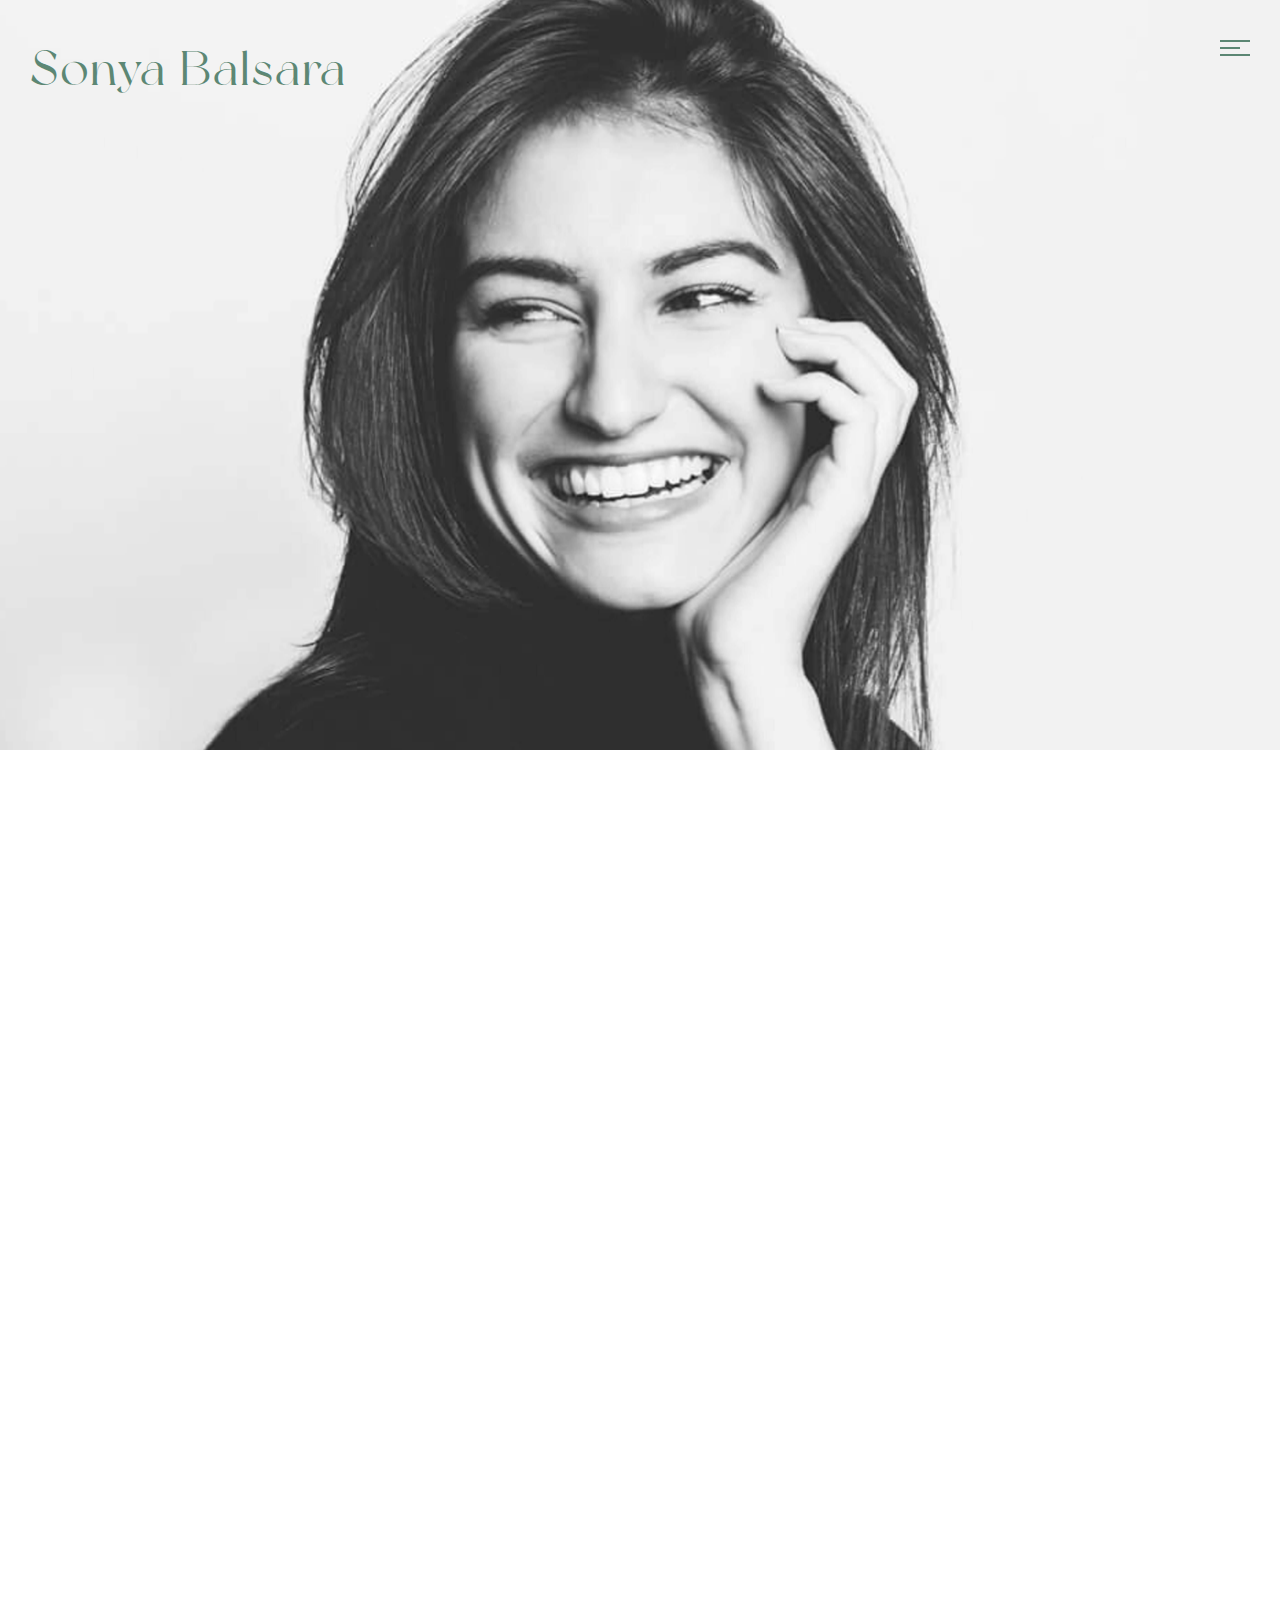
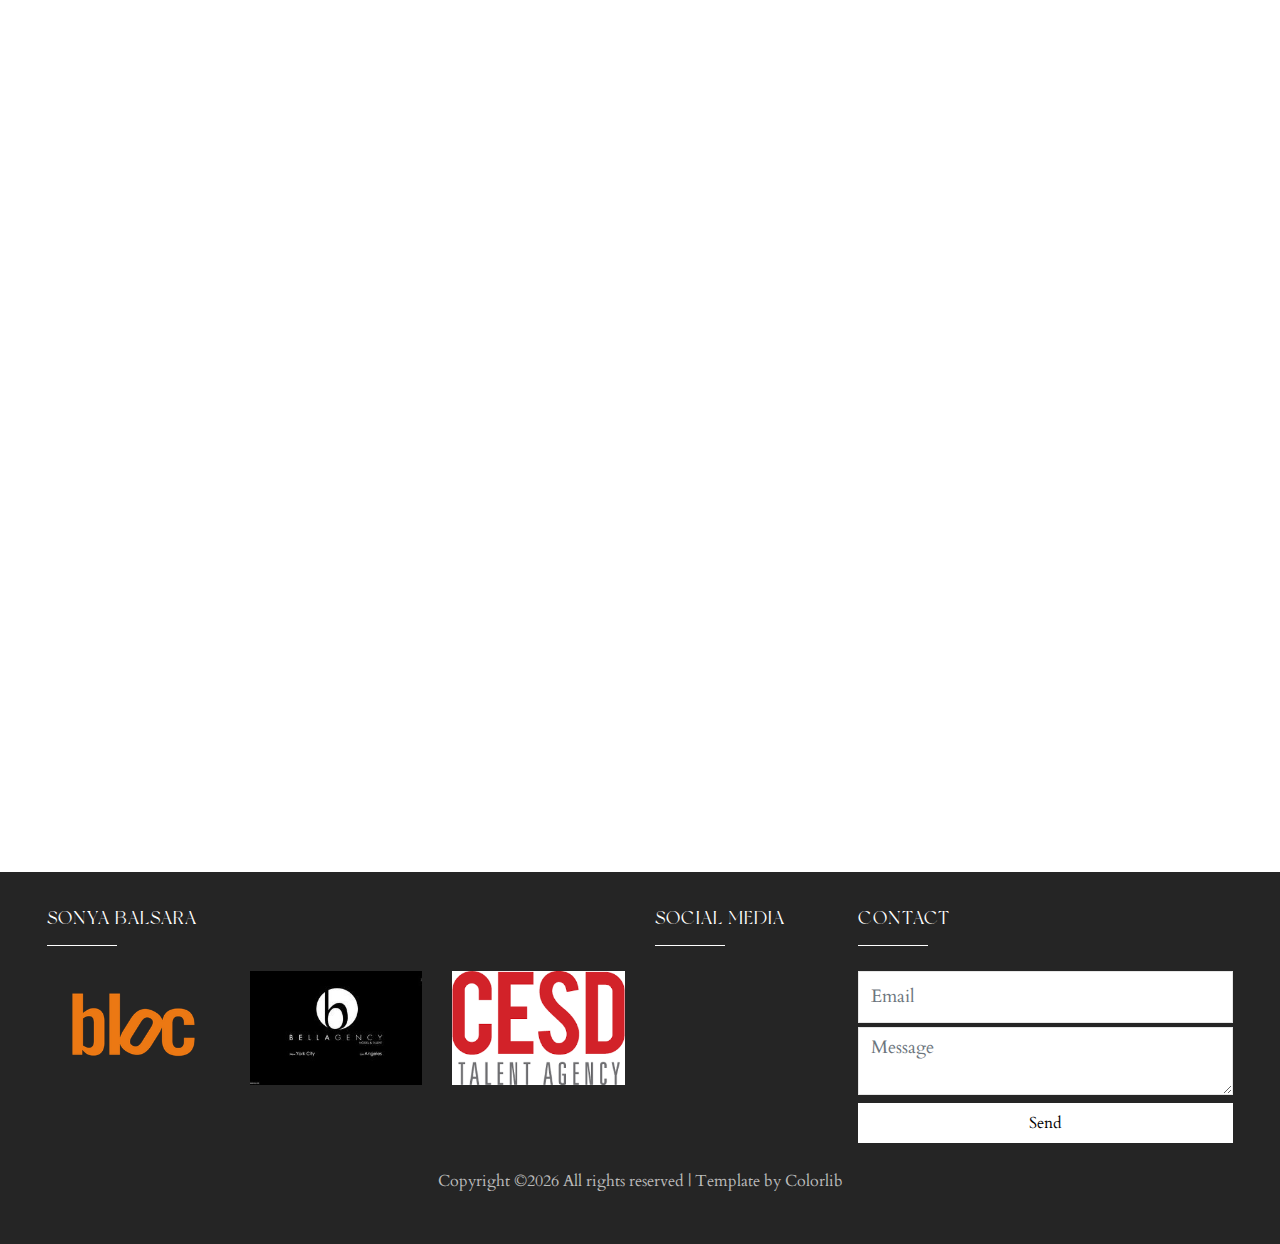
==== index.html @ 09773ad2 "Update index media text" ====
<!DOCTYPE html>
<html lang="en">
  <head>
    <title>Sonya Balsara</title>
    <meta charset="utf-8">
    <meta name="viewport" content="width=device-width, initial-scale=1, shrink-to-fit=no">
    
    <link href="https://fonts.googleapis.com/css?family=Rubik:300,400,500,700" rel="stylesheet">
    <link href="https://fonts.googleapis.com/css?family=Josefin+Sans" rel="stylesheet">

    <link rel="stylesheet" href="css/open-iconic-bootstrap.min.css">
    <link rel="stylesheet" href="css/animate.css">

    <link rel="stylesheet" href="css/aos.css">

    <link rel="stylesheet" href="css/ionicons.min.css">
    <link rel="stylesheet" href="css/flaticon.css">
    <link rel="stylesheet" href="css/icomoon.css">
    <link rel="stylesheet" href="css/style.css">
  </head>
  <body>

    <div class="page">
    <nav id="colorlib-main-nav" role="navigation">
      <a href="#" class="js-colorlib-nav-toggle colorlib-nav-toggle active"><i></i></a>
      <div class="js-fullheight colorlib-table">
        <div class="img" style="background-image: url(images/headshot5.jpg);"></div>
        <div class="colorlib-table-cell js-fullheight">
          <div class="row no-gutters">
            <div class="col-md-12 text-center">
              <h1 class="mb-4"><a href="index.html" class="logo">Sonya Balsara</span></a></h1>
              <ul>
                <li class="active"><a href="index.html"><span>Home</span></a></li>
                <li><a href="portfolio.html"><span>Portfolio</span></a></li>
                <li><a href="media.html"><span>Media</span></a></li>
                <li><a href="resume.html"><span>Resume</span></a></li>
                <li><a href="press.html"><span>Press</span></a></li>
              </ul>
            </div>
          </div>
        </div>
      </div>
    </nav>
    
    <div id="colorlib-page">
      <header>
        <div class="colorlib-navbar-brand">
          <a class="colorlib-logo" style='color: #5c8774 !important;' href="index.html">Sonya Balsara</span></a>
        </div>
        <a href="#" class="js-colorlib-nav-toggle colorlib-nav-toggle"><i></i></a>
      </header>

      <section class="home-slider owl-carousel">
        <div class="slider-item" style="background-image: url('images/bg_homepage.jpg');">
        </div>
      </section>
      <!-- END slider -->

    <section class="ftco-section-2">
        <div class="container-fluid">
            <div class="row d-flex no-gutters">
                <div class="col-md-3 align-items-center heading-section text-center ftco-animate bg-light">
                    <div class="p-5">
                        <h2>Media</h2>
                    </div>
                </div>
                <div class="col-md-3 model-entry ftco-animate">
                  <div class="embed-responsive embed-responsive-16by9 model-">
                      <iframe src="https://player.vimeo.com/video/648832180" width="100%" height="480" frameborder="0" webkitallowfullscreen mozallowfullscreen allowfullscreen></iframe>
                  </div>
                </div>
                  <div class="col-md-3 model-entry ftco-animate">
                    <div class="embed-responsive embed-responsive-16by9">
                        <iframe src="https://player.vimeo.com/video/404792972" width="100%" height="480" frameborder="0" webkitallowfullscreen mozallowfullscreen allowfullscreen></iframe>
                    </div>
                  </div>
                  <div class="col-md-3 model-entry ftco-animate">
                    <div class="embed-responsive embed-responsive-16by9">
                      <iframe src="https://player.vimeo.com/video/309313048" width="100%" height="480" frameborder="0" webkitallowfullscreen mozallowfullscreen allowfullscreen></iframe>
                    </div>
                  </div>
                  <div class="col-md-3 model-entry ftco-animate">
                      <div class="embed-responsive embed-responsive-16by9">
                        <iframe src="https://player.vimeo.com/video/309313048" width="100%" height="480" frameborder="0" webkitallowfullscreen mozallowfullscreen allowfullscreen></iframe>
                      </div>
                  </div>
                  <div class="col-md-3 model-entry ftco-animate">
                    <div class="embed-responsive embed-responsive-16by9">
                      <iframe width="100%" height="480" src="https://www.youtube.com/embed/qzKkjVb8MXk" title="YouTube video player Paragon Acura Commercial" frameborder="0" allow="accelerometer; autoplay; clipboard-write; encrypted-media; gyroscope; picture-in-picture" allowfullscreen></iframe>
                    </div>
                  </div>
                  <div class="col-md-3 model-entry ftco-animate">
                      <div class="embed-responsive embed-responsive-16by9">
                        <iframe width="100%" height="480" src="https://www.youtube.com/embed/SDkFVP-lm_E" title="YouTube video player Mr. Hong Music Video" frameborder="0" allow="accelerometer; autoplay; clipboard-write; encrypted-media; gyroscope; picture-in-picture" allowfullscreen></iframe>
                      </div>
                  </div>
                  <div class="col-md-3 align-items-center heading-section text-center ftco-animate bg-light">
                      <div class="p-5">
                          <div class="btn-view">
                              <p><a href="media.html">View more</a></p>
                          </div>
                      </div>
                  </div>
            </div>
        </div>
    </section>

      <section class="ftco-section-2">
	      <div class="container-fluid">
	        <div class="section-2-blocks-wrapper d-flex row no-gutters">
	          <div class="img col-md-6 ftco-animate" style="background-image: url('images/sheadshot3.jpg');">
	          </div>
	          <div class="text col-md-6 ftco-animate">
	            <div class="text-inner align-self-start"> 
	              <h3 class="heading">Meet Sonya</h3>
	              <p><strong>Sonya Balsara</strong> is an actress based in New York City. She recently worked on the Pre-Broadway lab of The Karate Kid (Ali Mills), Sense and Sensibility (Lucy, Elinor u/s) at Theatreworks Silicon Valley, and West Side Story (Maria) in Tokyo, Japan. Her film credits include FBI (CBS), Mozart in the Jungle (Amazon Prime), and feature film Boarding School (Amazon Prime). She graduated from NYU Tisch School of the Arts with a BFA in Drama from the New Studio on Broadway and Stonestreet Studios Conservatory (Film/TV Acting).
                  <br><br>
                  Sonya also creates short-form video content for children, specializing in art and mindfulness. She has worked with UNICEF, Beanstalk, and NearPod to create accessible content for kids of all backgrounds to grow and learn. She also creates written and visual content for the Immersive Van Gogh and Immersive Frida Kahlo exhibits in New York City and San Francisco.</p>
	            </div>
	          </div>
	        </div>
	      </div>
	    </section>

	    <section class="ftco-section">
	      <div class="container">
	        <div class="row d-flex">
	        	<div class="col-md-3 mb-5 heading-section ftco-animate">
	            <h2 class="mb-4">My Work</h2>
	          </div>
	          <div class="col-md-3 d-flex ftco-animate">
	          	<div class="blog-entry align-self-stretch">
	              <a href="portfolio.html" class="block-20" style="background-image: url('images/gallery17.jpg');">
	              </a>
	              <div class="text pt-4 d-block">
	                <h3 class="heading mt-3"><a href="portfolio.html">Portfolio</a></h3>
	              </div>
	            </div>
	          </div>
	          <div class="col-md-3 d-flex ftco-animate">
	          	<div class="blog-entry align-self-stretch">
	              <a href="media.html" class="block-20" style="background-image: url('images/gallery7.jpg');">
	              </a>
	              <div class="text pt-4 d-block">
	                <h3 class="heading mt-3"><a href="media.html">Media</a></h3>
	              </div>
	            </div>
	          </div>
	          <div class="col-md-3 d-flex ftco-animate">
	          	<div class="blog-entry align-self-stretch">
	              <a href="resume.html" class="block-20" style="background-image: url('images/gallery26.jpg');">
	              </a>
	              <div class="text pt-4 d-block">
	                <h3 class="heading mt-3"><a href="resume.html">Resume</a></h3>
	              </div>
	            </div>
	          </div>
	        </div>
	      </div>
	    </section>
      
      <footer class="ftco-footer ftco-section ftco-footer img">
	    <div class="overlay"></div>
	      <div class="container">
	        <div class="row mb-6">
	          <div class="col-md-6">
	            <div class="ftco-footer-widget mb-3">
	              <h2 class="ftco-heading-2">Sonya Balsara</h2>
                  <div class="row">
                    <div class="col-md-4 text-center">
                      <img class="img-fluid" src="images/resume/Bloc_Theatrical.png" alt="Bloc Theatrical Logo">
                    </div>
                    <div class="col-md-4 text-center">
                      <img class="img-fluid" src="images/resume/Bella_Commercial.jpg" alt="Bella Commercial Logo">
                    </div>
                    <div class="col-md-4 text-center">
                      <img class="img-fluid" src="images/resume/CESD_Commercial.png" alt="CESD Commercial Logo">
                    </div>
                  </div>
	            </div>
	          </div>
	          <div class="col-md-2">
	            <div class="ftco-footer-widget mb-2">
	              <h2 class="ftco-heading-2">Social Media</h2>
	              <ul class="ftco-footer-social list-unstyled float-md-left float-lft mt-5">
                    <li class="ftco-animate"><a target="_blank" rel='nofollow noreferrer' href="https://www.instagram.com/sonyabalsara"><span class="icon-instagram"></span></a></li>
                    <li class="ftco-animate"><a target="_blank" rel='nofollow noreferrer' href="https://www.imdb.com/name/nm8620032/"><span class="icon-imdb"></span></a></li>
                  </ul>
	            </div>
	          </div>
	          <div class="col-md-4">
	            <div class="ftco-footer-widget mb-4">
	            	<h2 class="ftco-heading-2">Contact</h2>
                    <form
                      action="https://formspree.io/f/mjvllqag"
                      method="POST"
                    >
                        <div class="form-group mb-2">
                            <input type="email" class="form-control mb-1" placeholder="Email" name="email">
                            <textarea name="message" class="form-control" placeholder="Message"></textarea>
                        </div>
                        <div class="form-group">
                            <button type="submit" class="btn btn-primary" style="color:black; width:100%;">Send</button>
                        </div>
                    </form>
	            </div>
	          </div>
	        </div>
	        <div class="row">
	          <div class="col-md-12 text-center">
	            <p><!-- Link back to Colorlib can't be removed. Template is licensed under CC BY 3.0. -->
	  Copyright &copy;<script>document.write(new Date().getFullYear());</script> All rights reserved | Template by <a href="https://colorlib.com" target="_blank">Colorlib</a>
	  <!-- Link back to Colorlib can't be removed. Template is licensed under CC BY 3.0. --></p>
	          </div>
	        </div>
	      </div>
	    </footer>

      <!-- loader -->
      <div id="ftco-loader" class="show fullscreen"><svg class="circular" width="48px" height="48px"><circle class="path-bg" cx="24" cy="24" r="22" fill="none" stroke-width="4" stroke="#eeeeee"/><circle class="path" cx="24" cy="24" r="22" fill="none" stroke-width="4" stroke-miterlimit="10" stroke="#F96D00"/></svg></div>

      </div>
	    </div>
    </div>
    <script src="js/jquery.min.js"></script>
    <script src="js/jquery-migrate-3.0.1.min.js"></script>
    <script src="js/bootstrap.min.js"></script>
    <script src="js/jquery.easing.1.3.js"></script>
    <script src="js/jquery.waypoints.min.js"></script>
    <script src="js/jquery.stellar.min.js"></script>
    <script src="js/aos.js"></script>
    <script src="js/scrollax.min.js"></script>
    <script src="js/main.js"></script>
  </body>
</html>
---- css/flaticon.css ----
/*
  	Flaticon icon font: Flaticon
  	Creation date: 06/09/2018 06:53
  	*/

@font-face {
  font-family: "Flaticon";
  src: url("../fonts/flaticon/font/Flaticon.eot");
  src: url("../fonts/flaticon/font/Flaticon.eot?#iefix") format("embedded-opentype"),
       url("../fonts/flaticon/font/Flaticon.woff") format("woff"),
       url("../fonts/flaticon/font/Flaticon.ttf") format("truetype"),
       url("../fonts/flaticon/font/Flaticon.svg#Flaticon") format("svg");
  font-weight: normal;
  font-style: normal;
}

@media screen and (-webkit-min-device-pixel-ratio:0) {
  @font-face {
    font-family: "Flaticon";
    src: url("../fonts/flaticon/font/Flaticon.svg#Flaticon") format("svg");
  }
}

[class^="flaticon-"]:before, [class*=" flaticon-"]:before,
[class^="flaticon-"]:after, [class*=" flaticon-"]:after {   
  font-family: Flaticon;
  font-style: normal;
  font-weight: normal;
  font-variant: normal;
  text-transform: none;
  line-height: 1;

  /* Better Font Rendering =========== */
  -webkit-font-smoothing: antialiased;
  -moz-osx-font-smoothing: grayscale;
}

.flaticon-quality:before { content: "\f100"; }
.flaticon-megaphone:before { content: "\f101"; }
.flaticon-shopping-bag:before { content: "\f102"; }
.flaticon-photo-camera:before { content: "\f103"; }
---- css/icomoon.css ----
@font-face {
  font-family: 'icomoon';
  src:  url('../fonts/icomoon/icomoon.eot?6tt51o');
  src:  url('../fonts/icomoon/icomoon.eot?6tt51o#iefix') format('embedded-opentype'),
    url('../fonts/icomoon/icomoon.ttf?6tt51o') format('truetype'),
    url('../fonts/icomoon/icomoon.woff?6tt51o') format('woff'),
    url('../fonts/icomoon/icomoon.svg?6tt51o#icomoon') format('svg');
  font-weight: normal;
  font-style: normal;
}

[class^="icon-"], [class*=" icon-"] {
  /* use !important to prevent issues with browser extensions that change fonts */
  font-family: 'icomoon' !important;
  speak: none;
  font-style: normal;
  font-weight: normal;
  font-variant: normal;
  text-transform: none;
  line-height: 1;

  /* Better Font Rendering =========== */
  -webkit-font-smoothing: antialiased;
  -moz-osx-font-smoothing: grayscale;
}

.icon-asterisk:before {
  content: "\f069";
}
.icon-plus:before {
  content: "\f067";
}
.icon-question:before {
  content: "\f128";
}
.icon-minus:before {
  content: "\f068";
}
.icon-glass:before {
  content: "\f000";
}
.icon-music:before {
  content: "\f001";
}
.icon-search:before {
  content: "\f002";
}
.icon-envelope-o:before {
  content: "\f003";
}
.icon-heart:before {
  content: "\f004";
}
.icon-star:before {
  content: "\f005";
}
.icon-star-o:before {
  content: "\f006";
}
.icon-user:before {
  content: "\f007";
}
.icon-film:before {
  content: "\f008";
}
.icon-th-large:before {
  content: "\f009";
}
.icon-th:before {
  content: "\f00a";
}
.icon-th-list:before {
  content: "\f00b";
}
.icon-check:before {
  content: "\f00c";
}
.icon-close:before {
  content: "\f00d";
}
.icon-remove:before {
  content: "\f00d";
}
.icon-times:before {
  content: "\f00d";
}
.icon-search-plus:before {
  content: "\f00e";
}
.icon-search-minus:before {
  content: "\f010";
}
.icon-power-off:before {
  content: "\f011";
}
.icon-signal:before {
  content: "\f012";
}
.icon-cog:before {
  content: "\f013";
}
.icon-gear:before {
  content: "\f013";
}
.icon-trash-o:before {
  content: "\f014";
}
.icon-home:before {
  content: "\f015";
}
.icon-file-o:before {
  content: "\f016";
}
.icon-clock-o:before {
  content: "\f017";
}
.icon-road:before {
  content: "\f018";
}
.icon-download:before {
  content: "\f019";
}
.icon-arrow-circle-o-down:before {
  content: "\f01a";
}
.icon-arrow-circle-o-up:before {
  content: "\f01b";
}
.icon-inbox:before {
  content: "\f01c";
}
.icon-play-circle-o:before {
  content: "\f01d";
}
.icon-repeat:before {
  content: "\f01e";
}
.icon-rotate-right:before {
  content: "\f01e";
}
.icon-refresh:before {
  content: "\f021";
}
.icon-list-alt:before {
  content: "\f022";
}
.icon-lock:before {
  content: "\f023";
}
.icon-flag:before {
  content: "\f024";
}
.icon-headphones:before {
  content: "\f025";
}
.icon-volume-off:before {
  content: "\f026";
}
.icon-volume-down:before {
  content: "\f027";
}
.icon-volume-up:before {
  content: "\f028";
}
.icon-qrcode:before {
  content: "\f029";
}
.icon-barcode:before {
  content: "\f02a";
}
.icon-tag:before {
  content: "\f02b";
}
.icon-tags:before {
  content: "\f02c";
}
.icon-book:before {
  content: "\f02d";
}
.icon-bookmark:before {
  content: "\f02e";
}
.icon-print:before {
  content: "\f02f";
}
.icon-camera:before {
  content: "\f030";
}
.icon-font:before {
  content: "\f031";
}
.icon-bold:before {
  content: "\f032";
}
.icon-italic:before {
  content: "\f033";
}
.icon-text-height:before {
  content: "\f034";
}
.icon-text-width:before {
  content: "\f035";
}
.icon-align-left:before {
  content: "\f036";
}
.icon-align-center:before {
  content: "\f037";
}
.icon-align-right:before {
  content: "\f038";
}
.icon-align-justify:before {
  content: "\f039";
}
.icon-list:before {
  content: "\f03a";
}
.icon-dedent:before {
  content: "\f03b";
}
.icon-outdent:before {
  content: "\f03b";
}
.icon-indent:before {
  content: "\f03c";
}
.icon-video-camera:before {
  content: "\f03d";
}
.icon-image:before {
  content: "\f03e";
}
.icon-photo:before {
  content: "\f03e";
}
.icon-picture-o:before {
  content: "\f03e";
}
.icon-pencil:before {
  content: "\f040";
}
.icon-map-marker:before {
  content: "\f041";
}
.icon-adjust:before {
  content: "\f042";
}
.icon-tint:before {
  content: "\f043";
}
.icon-edit:before {
  content: "\f044";
}
.icon-pencil-square-o:before {
  content: "\f044";
}
.icon-share-square-o:before {
  content: "\f045";
}
.icon-check-square-o:before {
  content: "\f046";
}
.icon-arrows:before {
  content: "\f047";
}
.icon-step-backward:before {
  content: "\f048";
}
.icon-fast-backward:before {
  content: "\f049";
}
.icon-backward:before {
  content: "\f04a";
}
.icon-play:before {
  content: "\f04b";
}
.icon-pause:before {
  content: "\f04c";
}
.icon-stop:before {
  content: "\f04d";
}
.icon-forward:before {
  content: "\f04e";
}
.icon-fast-forward:before {
  content: "\f050";
}
.icon-step-forward:before {
  content: "\f051";
}
.icon-eject:before {
  content: "\f052";
}
.icon-chevron-left:before {
  content: "\f053";
}
.icon-chevron-right:before {
  content: "\f054";
}
.icon-plus-circle:before {
  content: "\f055";
}
.icon-minus-circle:before {
  content: "\f056";
}
.icon-times-circle:before {
  content: "\f057";
}
.icon-check-circle:before {
  content: "\f058";
}
.icon-question-circle:before {
  content: "\f059";
}
.icon-info-circle:before {
  content: "\f05a";
}
.icon-crosshairs:before {
  content: "\f05b";
}
.icon-times-circle-o:before {
  content: "\f05c";
}
.icon-check-circle-o:before {
  content: "\f05d";
}
.icon-ban:before {
  content: "\f05e";
}
.icon-arrow-left:before {
  content: "\f060";
}
.icon-arrow-right:before {
  content: "\f061";
}
.icon-arrow-up:before {
  content: "\f062";
}
.icon-arrow-down:before {
  content: "\f063";
}
.icon-mail-forward:before {
  content: "\f064";
}
.icon-share:before {
  content: "\f064";
}
.icon-expand:before {
  content: "\f065";
}
.icon-compress:before {
  content: "\f066";
}
.icon-exclamation-circle:before {
  content: "\f06a";
}
.icon-gift:before {
  content: "\f06b";
}
.icon-leaf:before {
  content: "\f06c";
}
.icon-fire:before {
  content: "\f06d";
}
.icon-eye:before {
  content: "\f06e";
}
.icon-eye-slash:before {
  content: "\f070";
}
.icon-exclamation-triangle:before {
  content: "\f071";
}
.icon-warning:before {
  content: "\f071";
}
.icon-plane:before {
  content: "\f072";
}
.icon-calendar:before {
  content: "\f073";
}
.icon-random:before {
  content: "\f074";
}
.icon-comment:before {
  content: "\f075";
}
.icon-magnet:before {
  content: "\f076";
}
.icon-chevron-up:before {
  content: "\f077";
}
.icon-chevron-down:before {
  content: "\f078";
}
.icon-retweet:before {
  content: "\f079";
}
.icon-shopping-cart:before {
  content: "\f07a";
}
.icon-folder:before {
  content: "\f07b";
}
.icon-folder-open:before {
  content: "\f07c";
}
.icon-arrows-v:before {
  content: "\f07d";
}
.icon-arrows-h:before {
  content: "\f07e";
}
.icon-bar-chart:before {
  content: "\f080";
}
.icon-bar-chart-o:before {
  content: "\f080";
}
.icon-twitter-square:before {
  content: "\f081";
}
.icon-facebook-square:before {
  content: "\f082";
}
.icon-camera-retro:before {
  content: "\f083";
}
.icon-key:before {
  content: "\f084";
}
.icon-cogs:before {
  content: "\f085";
}
.icon-gears:before {
  content: "\f085";
}
.icon-comments:before {
  content: "\f086";
}
.icon-thumbs-o-up:before {
  content: "\f087";
}
.icon-thumbs-o-down:before {
  content: "\f088";
}
.icon-star-half:before {
  content: "\f089";
}
.icon-heart-o:before {
  content: "\f08a";
}
.icon-sign-out:before {
  content: "\f08b";
}
.icon-linkedin-square:before {
  content: "\f08c";
}
.icon-thumb-tack:before {
  content: "\f08d";
}
.icon-external-link:before {
  content: "\f08e";
}
.icon-sign-in:before {
  content: "\f090";
}
.icon-trophy:before {
  content: "\f091";
}
.icon-github-square:before {
  content: "\f092";
}
.icon-upload:before {
  content: "\f093";
}
.icon-lemon-o:before {
  content: "\f094";
}
.icon-phone:before {
  content: "\f095";
}
.icon-square-o:before {
  content: "\f096";
}
.icon-bookmark-o:before {
  content: "\f097";
}
.icon-phone-square:before {
  content: "\f098";
}
.icon-twitter:before {
  content: "\f099";
}
.icon-facebook:before {
  content: "\f09a";
}
.icon-facebook-f:before {
  content: "\f09a";
}
.icon-github:before {
  content: "\f09b";
}
.icon-unlock:before {
  content: "\f09c";
}
.icon-credit-card:before {
  content: "\f09d";
}
.icon-feed:before {
  content: "\f09e";
}
.icon-rss:before {
  content: "\f09e";
}
.icon-hdd-o:before {
  content: "\f0a0";
}
.icon-bullhorn:before {
  content: "\f0a1";
}
.icon-bell-o:before {
  content: "\f0a2";
}
.icon-certificate:before {
  content: "\f0a3";
}
.icon-hand-o-right:before {
  content: "\f0a4";
}
.icon-hand-o-left:before {
  content: "\f0a5";
}
.icon-hand-o-up:before {
  content: "\f0a6";
}
.icon-hand-o-down:before {
  content: "\f0a7";
}
.icon-arrow-circle-left:before {
  content: "\f0a8";
}
.icon-arrow-circle-right:before {
  content: "\f0a9";
}
.icon-arrow-circle-up:before {
  content: "\f0aa";
}
.icon-arrow-circle-down:before {
  content: "\f0ab";
}
.icon-globe:before {
  content: "\f0ac";
}
.icon-wrench:before {
  content: "\f0ad";
}
.icon-tasks:before {
  content: "\f0ae";
}
.icon-filter:before {
  content: "\f0b0";
}
.icon-briefcase:before {
  content: "\f0b1";
}
.icon-arrows-alt:before {
  content: "\f0b2";
}
.icon-group:before {
  content: "\f0c0";
}
.icon-users:before {
  content: "\f0c0";
}
.icon-chain:before {
  content: "\f0c1";
}
.icon-link:before {
  content: "\f0c1";
}
.icon-cloud:before {
  content: "\f0c2";
}
.icon-flask:before {
  content: "\f0c3";
}
.icon-cut:before {
  content: "\f0c4";
}
.icon-scissors:before {
  content: "\f0c4";
}
.icon-copy:before {
  content: "\f0c5";
}
.icon-files-o:before {
  content: "\f0c5";
}
.icon-paperclip:before {
  content: "\f0c6";
}
.icon-floppy-o:before {
  content: "\f0c7";
}
.icon-save:before {
  content: "\f0c7";
}
.icon-square:before {
  content: "\f0c8";
}
.icon-bars:before {
  content: "\f0c9";
}
.icon-navicon:before {
  content: "\f0c9";
}
.icon-reorder:before {
  content: "\f0c9";
}
.icon-list-ul:before {
  content: "\f0ca";
}
.icon-list-ol:before {
  content: "\f0cb";
}
.icon-strikethrough:before {
  content: "\f0cc";
}
.icon-underline:before {
  content: "\f0cd";
}
.icon-table:before {
  content: "\f0ce";
}
.icon-magic:before {
  content: "\f0d0";
}
.icon-truck:before {
  content: "\f0d1";
}
.icon-pinterest:before {
  content: "\f0d2";
}
.icon-pinterest-square:before {
  content: "\f0d3";
}
.icon-google-plus-square:before {
  content: "\f0d4";
}
.icon-google-plus:before {
  content: "\f0d5";
}
.icon-money:before {
  content: "\f0d6";
}
.icon-caret-down:before {
  content: "\f0d7";
}
.icon-caret-up:before {
  content: "\f0d8";
}
.icon-caret-left:before {
  content: "\f0d9";
}
.icon-caret-right:before {
  content: "\f0da";
}
.icon-columns:before {
  content: "\f0db";
}
.icon-sort:before {
  content: "\f0dc";
}
.icon-unsorted:before {
  content: "\f0dc";
}
.icon-sort-desc:before {
  content: "\f0dd";
}
.icon-sort-down:before {
  content: "\f0dd";
}
.icon-sort-asc:before {
  content: "\f0de";
}
.icon-sort-up:before {
  content: "\f0de";
}
.icon-envelope:before {
  content: "\f0e0";
}
.icon-linkedin:before {
  content: "\f0e1";
}
.icon-rotate-left:before {
  content: "\f0e2";
}
.icon-undo:before {
  content: "\f0e2";
}
.icon-gavel:before {
  content: "\f0e3";
}
.icon-legal:before {
  content: "\f0e3";
}
.icon-dashboard:before {
  content: "\f0e4";
}
.icon-tachometer:before {
  content: "\f0e4";
}
.icon-comment-o:before {
  content: "\f0e5";
}
.icon-comments-o:before {
  content: "\f0e6";
}
.icon-bolt:before {
  content: "\f0e7";
}
.icon-flash:before {
  content: "\f0e7";
}
.icon-sitemap:before {
  content: "\f0e8";
}
.icon-umbrella:before {
  content: "\f0e9";
}
.icon-clipboard:before {
  content: "\f0ea";
}
.icon-paste:before {
  content: "\f0ea";
}
.icon-lightbulb-o:before {
  content: "\f0eb";
}
.icon-exchange:before {
  content: "\f0ec";
}
.icon-cloud-download:before {
  content: "\f0ed";
}
.icon-cloud-upload:before {
  content: "\f0ee";
}
.icon-user-md:before {
  content: "\f0f0";
}
.icon-stethoscope:before {
  content: "\f0f1";
}
.icon-suitcase:before {
  content: "\f0f2";
}
.icon-bell:before {
  content: "\f0f3";
}
.icon-coffee:before {
  content: "\f0f4";
}
.icon-cutlery:before {
  content: "\f0f5";
}
.icon-file-text-o:before {
  content: "\f0f6";
}
.icon-building-o:before {
  content: "\f0f7";
}
.icon-hospital-o:before {
  content: "\f0f8";
}
.icon-ambulance:before {
  content: "\f0f9";
}
.icon-medkit:before {
  content: "\f0fa";
}
.icon-fighter-jet:before {
  content: "\f0fb";
}
.icon-beer:before {
  content: "\f0fc";
}
.icon-h-square:before {
  content: "\f0fd";
}
.icon-plus-square:before {
  content: "\f0fe";
}
.icon-angle-double-left:before {
  content: "\f100";
}
.icon-angle-double-right:before {
  content: "\f101";
}
.icon-angle-double-up:before {
  content: "\f102";
}
.icon-angle-double-down:before {
  content: "\f103";
}
.icon-angle-left:before {
  content: "\f104";
}
.icon-angle-right:before {
  content: "\f105";
}
.icon-angle-up:before {
  content: "\f106";
}
.icon-angle-down:before {
  content: "\f107";
}
.icon-desktop:before {
  content: "\f108";
}
.icon-laptop:before {
  content: "\f109";
}
.icon-tablet:before {
  content: "\f10a";
}
.icon-mobile:before {
  content: "\f10b";
}
.icon-mobile-phone:before {
  content: "\f10b";
}
.icon-circle-o:before {
  content: "\f10c";
}
.icon-quote-left:before {
  content: "\f10d";
}
.icon-quote-right:before {
  content: "\f10e";
}
.icon-spinner:before {
  content: "\f110";
}
.icon-circle:before {
  content: "\f111";
}
.icon-mail-reply:before {
  content: "\f112";
}
.icon-reply:before {
  content: "\f112";
}
.icon-github-alt:before {
  content: "\f113";
}
.icon-folder-o:before {
  content: "\f114";
}
.icon-folder-open-o:before {
  content: "\f115";
}
.icon-smile-o:before {
  content: "\f118";
}
.icon-frown-o:before {
  content: "\f119";
}
.icon-meh-o:before {
  content: "\f11a";
}
.icon-gamepad:before {
  content: "\f11b";
}
.icon-keyboard-o:before {
  content: "\f11c";
}
.icon-flag-o:before {
  content: "\f11d";
}
.icon-flag-checkered:before {
  content: "\f11e";
}
.icon-terminal:before {
  content: "\f120";
}
.icon-code:before {
  content: "\f121";
}
.icon-mail-reply-all:before {
  content: "\f122";
}
.icon-reply-all:before {
  content: "\f122";
}
.icon-star-half-empty:before {
  content: "\f123";
}
.icon-star-half-full:before {
  content: "\f123";
}
.icon-star-half-o:before {
  content: "\f123";
}
.icon-location-arrow:before {
  content: "\f124";
}
.icon-crop:before {
  content: "\f125";
}
.icon-code-fork:before {
  content: "\f126";
}
.icon-chain-broken:before {
  content: "\f127";
}
.icon-unlink:before {
  content: "\f127";
}
.icon-info:before {
  content: "\f129";
}
.icon-exclamation:before {
  content: "\f12a";
}
.icon-superscript:before {
  content: "\f12b";
}
.icon-subscript:before {
  content: "\f12c";
}
.icon-eraser:before {
  content: "\f12d";
}
.icon-puzzle-piece:before {
  content: "\f12e";
}
.icon-microphone:before {
  content: "\f130";
}
.icon-microphone-slash:before {
  content: "\f131";
}
.icon-shield:before {
  content: "\f132";
}
.icon-calendar-o:before {
  content: "\f133";
}
.icon-fire-extinguisher:before {
  content: "\f134";
}
.icon-rocket:before {
  content: "\f135";
}
.icon-maxcdn:before {
  content: "\f136";
}
.icon-chevron-circle-left:before {
  content: "\f137";
}
.icon-chevron-circle-right:before {
  content: "\f138";
}
.icon-chevron-circle-up:before {
  content: "\f139";
}
.icon-chevron-circle-down:before {
  content: "\f13a";
}
.icon-html5:before {
  content: "\f13b";
}
.icon-css3:before {
  content: "\f13c";
}
.icon-anchor:before {
  content: "\f13d";
}
.icon-unlock-alt:before {
  content: "\f13e";
}
.icon-bullseye:before {
  content: "\f140";
}
.icon-ellipsis-h:before {
  content: "\f141";
}
.icon-ellipsis-v:before {
  content: "\f142";
}
.icon-rss-square:before {
  content: "\f143";
}
.icon-play-circle:before {
  content: "\f144";
}
.icon-ticket:before {
  content: "\f145";
}
.icon-minus-square:before {
  content: "\f146";
}
.icon-minus-square-o:before {
  content: "\f147";
}
.icon-level-up:before {
  content: "\f148";
}
.icon-level-down:before {
  content: "\f149";
}
.icon-check-square:before {
  content: "\f14a";
}
.icon-pencil-square:before {
  content: "\f14b";
}
.icon-external-link-square:before {
  content: "\f14c";
}
.icon-share-square:before {
  content: "\f14d";
}
.icon-compass:before {
  content: "\f14e";
}
.icon-caret-square-o-down:before {
  content: "\f150";
}
.icon-toggle-down:before {
  content: "\f150";
}
.icon-caret-square-o-up:before {
  content: "\f151";
}
.icon-toggle-up:before {
  content: "\f151";
}
.icon-caret-square-o-right:before {
  content: "\f152";
}
.icon-toggle-right:before {
  content: "\f152";
}
.icon-eur:before {
  content: "\f153";
}
.icon-euro:before {
  content: "\f153";
}
.icon-gbp:before {
  content: "\f154";
}
.icon-dollar:before {
  content: "\f155";
}
.icon-usd:before {
  content: "\f155";
}
.icon-inr:before {
  content: "\f156";
}
.icon-rupee:before {
  content: "\f156";
}
.icon-cny:before {
  content: "\f157";
}
.icon-jpy:before {
  content: "\f157";
}
.icon-rmb:before {
  content: "\f157";
}
.icon-yen:before {
  content: "\f157";
}
.icon-rouble:before {
  content: "\f158";
}
.icon-rub:before {
  content: "\f158";
}
.icon-ruble:before {
  content: "\f158";
}
.icon-krw:before {
  content: "\f159";
}
.icon-won:before {
  content: "\f159";
}
.icon-bitcoin:before {
  content: "\f15a";
}
.icon-btc:before {
  content: "\f15a";
}
.icon-file:before {
  content: "\f15b";
}
.icon-file-text:before {
  content: "\f15c";
}
.icon-sort-alpha-asc:before {
  content: "\f15d";
}
.icon-sort-alpha-desc:before {
  content: "\f15e";
}
.icon-sort-amount-asc:before {
  content: "\f160";
}
.icon-sort-amount-desc:before {
  content: "\f161";
}
.icon-sort-numeric-asc:before {
  content: "\f162";
}
.icon-sort-numeric-desc:before {
  content: "\f163";
}
.icon-thumbs-up:before {
  content: "\f164";
}
.icon-thumbs-down:before {
  content: "\f165";
}
.icon-youtube-square:before {
  content: "\f166";
}
.icon-youtube:before {
  content: "\f167";
}
.icon-xing:before {
  content: "\f168";
}
.icon-xing-square:before {
  content: "\f169";
}
.icon-youtube-play:before {
  content: "\f16a";
}
.icon-dropbox:before {
  content: "\f16b";
}
.icon-stack-overflow:before {
  content: "\f16c";
}
.icon-instagram:before {
  content: "\f16d";
}
.icon-flickr:before {
  content: "\f16e";
}
.icon-adn:before {
  content: "\f170";
}
.icon-bitbucket:before {
  content: "\f171";
}
.icon-bitbucket-square:before {
  content: "\f172";
}
.icon-tumblr:before {
  content: "\f173";
}
.icon-tumblr-square:before {
  content: "\f174";
}
.icon-long-arrow-down:before {
  content: "\f175";
}
.icon-long-arrow-up:before {
  content: "\f176";
}
.icon-long-arrow-left:before {
  content: "\f177";
}
.icon-long-arrow-right:before {
  content: "\f178";
}
.icon-apple:before {
  content: "\f179";
}
.icon-windows:before {
  content: "\f17a";
}
.icon-android:before {
  content: "\f17b";
}
.icon-linux:before {
  content: "\f17c";
}
.icon-dribbble:before {
  content: "\f17d";
}
.icon-skype:before {
  content: "\f17e";
}
.icon-foursquare:before {
  content: "\f180";
}
.icon-trello:before {
  content: "\f181";
}
.icon-female:before {
  content: "\f182";
}
.icon-male:before {
  content: "\f183";
}
.icon-gittip:before {
  content: "\f184";
}
.icon-gratipay:before {
  content: "\f184";
}
.icon-sun-o:before {
  content: "\f185";
}
.icon-moon-o:before {
  content: "\f186";
}
.icon-archive:before {
  content: "\f187";
}
.icon-bug:before {
  content: "\f188";
}
.icon-vk:before {
  content: "\f189";
}
.icon-weibo:before {
  content: "\f18a";
}
.icon-renren:before {
  content: "\f18b";
}
.icon-pagelines:before {
  content: "\f18c";
}
.icon-stack-exchange:before {
  content: "\f18d";
}
.icon-arrow-circle-o-right:before {
  content: "\f18e";
}
.icon-arrow-circle-o-left:before {
  content: "\f190";
}
.icon-caret-square-o-left:before {
  content: "\f191";
}
.icon-toggle-left:before {
  content: "\f191";
}
.icon-dot-circle-o:before {
  content: "\f192";
}
.icon-wheelchair:before {
  content: "\f193";
}
.icon-vimeo-square:before {
  content: "\f194";
}
.icon-try:before {
  content: "\f195";
}
.icon-turkish-lira:before {
  content: "\f195";
}
.icon-plus-square-o:before {
  content: "\f196";
}
.icon-space-shuttle:before {
  content: "\f197";
}
.icon-slack:before {
  content: "\f198";
}
.icon-envelope-square:before {
  content: "\f199";
}
.icon-wordpress:before {
  content: "\f19a";
}
.icon-openid:before {
  content: "\f19b";
}
.icon-bank:before {
  content: "\f19c";
}
.icon-institution:before {
  content: "\f19c";
}
.icon-university:before {
  content: "\f19c";
}
.icon-graduation-cap:before {
  content: "\f19d";
}
.icon-mortar-board:before {
  content: "\f19d";
}
.icon-yahoo:before {
  content: "\f19e";
}
.icon-google:before {
  content: "\f1a0";
}
.icon-reddit:before {
  content: "\f1a1";
}
.icon-reddit-square:before {
  content: "\f1a2";
}
.icon-stumbleupon-circle:before {
  content: "\f1a3";
}
.icon-stumbleupon:before {
  content: "\f1a4";
}
.icon-delicious:before {
  content: "\f1a5";
}
.icon-digg:before {
  content: "\f1a6";
}
.icon-pied-piper-pp:before {
  content: "\f1a7";
}
.icon-pied-piper-alt:before {
  content: "\f1a8";
}
.icon-drupal:before {
  content: "\f1a9";
}
.icon-joomla:before {
  content: "\f1aa";
}
.icon-language:before {
  content: "\f1ab";
}
.icon-fax:before {
  content: "\f1ac";
}
.icon-building:before {
  content: "\f1ad";
}
.icon-child:before {
  content: "\f1ae";
}
.icon-paw:before {
  content: "\f1b0";
}
.icon-spoon:before {
  content: "\f1b1";
}
.icon-cube:before {
  content: "\f1b2";
}
.icon-cubes:before {
  content: "\f1b3";
}
.icon-behance:before {
  content: "\f1b4";
}
.icon-behance-square:before {
  content: "\f1b5";
}
.icon-steam:before {
  content: "\f1b6";
}
.icon-steam-square:before {
  content: "\f1b7";
}
.icon-recycle:before {
  content: "\f1b8";
}
.icon-automobile:before {
  content: "\f1b9";
}
.icon-car:before {
  content: "\f1b9";
}
.icon-cab:before {
  content: "\f1ba";
}
.icon-taxi:before {
  content: "\f1ba";
}
.icon-tree:before {
  content: "\f1bb";
}
.icon-spotify:before {
  content: "\f1bc";
}
.icon-deviantart:before {
  content: "\f1bd";
}
.icon-soundcloud:before {
  content: "\f1be";
}
.icon-database:before {
  content: "\f1c0";
}
.icon-file-pdf-o:before {
  content: "\f1c1";
}
.icon-file-word-o:before {
  content: "\f1c2";
}
.icon-file-excel-o:before {
  content: "\f1c3";
}
.icon-file-powerpoint-o:before {
  content: "\f1c4";
}
.icon-file-image-o:before {
  content: "\f1c5";
}
.icon-file-photo-o:before {
  content: "\f1c5";
}
.icon-file-picture-o:before {
  content: "\f1c5";
}
.icon-file-archive-o:before {
  content: "\f1c6";
}
.icon-file-zip-o:before {
  content: "\f1c6";
}
.icon-file-audio-o:before {
  content: "\f1c7";
}
.icon-file-sound-o:before {
  content: "\f1c7";
}
.icon-file-movie-o:before {
  content: "\f1c8";
}
.icon-file-video-o:before {
  content: "\f1c8";
}
.icon-file-code-o:before {
  content: "\f1c9";
}
.icon-vine:before {
  content: "\f1ca";
}
.icon-codepen:before {
  content: "\f1cb";
}
.icon-jsfiddle:before {
  content: "\f1cc";
}
.icon-life-bouy:before {
  content: "\f1cd";
}
.icon-life-buoy:before {
  content: "\f1cd";
}
.icon-life-ring:before {
  content: "\f1cd";
}
.icon-life-saver:before {
  content: "\f1cd";
}
.icon-support:before {
  content: "\f1cd";
}
.icon-circle-o-notch:before {
  content: "\f1ce";
}
.icon-ra:before {
  content: "\f1d0";
}
.icon-rebel:before {
  content: "\f1d0";
}
.icon-resistance:before {
  content: "\f1d0";
}
.icon-empire:before {
  content: "\f1d1";
}
.icon-ge:before {
  content: "\f1d1";
}
.icon-git-square:before {
  content: "\f1d2";
}
.icon-git:before {
  content: "\f1d3";
}
.icon-hacker-news:before {
  content: "\f1d4";
}
.icon-y-combinator-square:before {
  content: "\f1d4";
}
.icon-yc-square:before {
  content: "\f1d4";
}
.icon-tencent-weibo:before {
  content: "\f1d5";
}
.icon-qq:before {
  content: "\f1d6";
}
.icon-wechat:before {
  content: "\f1d7";
}
.icon-weixin:before {
  content: "\f1d7";
}
.icon-paper-plane:before {
  content: "\f1d8";
}
.icon-send:before {
  content: "\f1d8";
}
.icon-paper-plane-o:before {
  content: "\f1d9";
}
.icon-send-o:before {
  content: "\f1d9";
}
.icon-history:before {
  content: "\f1da";
}
.icon-circle-thin:before {
  content: "\f1db";
}
.icon-header:before {
  content: "\f1dc";
}
.icon-paragraph:before {
  content: "\f1dd";
}
.icon-sliders:before {
  content: "\f1de";
}
.icon-share-alt:before {
  content: "\f1e0";
}
.icon-share-alt-square:before {
  content: "\f1e1";
}
.icon-bomb:before {
  content: "\f1e2";
}
.icon-futbol-o:before {
  content: "\f1e3";
}
.icon-soccer-ball-o:before {
  content: "\f1e3";
}
.icon-tty:before {
  content: "\f1e4";
}
.icon-binoculars:before {
  content: "\f1e5";
}
.icon-plug:before {
  content: "\f1e6";
}
.icon-slideshare:before {
  content: "\f1e7";
}
.icon-twitch:before {
  content: "\f1e8";
}
.icon-yelp:before {
  content: "\f1e9";
}
.icon-newspaper-o:before {
  content: "\f1ea";
}
.icon-wifi:before {
  content: "\f1eb";
}
.icon-calculator:before {
  content: "\f1ec";
}
.icon-paypal:before {
  content: "\f1ed";
}
.icon-google-wallet:before {
  content: "\f1ee";
}
.icon-cc-visa:before {
  content: "\f1f0";
}
.icon-cc-mastercard:before {
  content: "\f1f1";
}
.icon-cc-discover:before {
  content: "\f1f2";
}
.icon-cc-amex:before {
  content: "\f1f3";
}
.icon-cc-paypal:before {
  content: "\f1f4";
}
.icon-cc-stripe:before {
  content: "\f1f5";
}
.icon-bell-slash:before {
  content: "\f1f6";
}
.icon-bell-slash-o:before {
  content: "\f1f7";
}
.icon-trash:before {
  content: "\f1f8";
}
.icon-copyright:before {
  content: "\f1f9";
}
.icon-at:before {
  content: "\f1fa";
}
.icon-eyedropper:before {
  content: "\f1fb";
}
.icon-paint-brush:before {
  content: "\f1fc";
}
.icon-birthday-cake:before {
  content: "\f1fd";
}
.icon-area-chart:before {
  content: "\f1fe";
}
.icon-pie-chart:before {
  content: "\f200";
}
.icon-line-chart:before {
  content: "\f201";
}
.icon-lastfm:before {
  content: "\f202";
}
.icon-lastfm-square:before {
  content: "\f203";
}
.icon-toggle-off:before {
  content: "\f204";
}
.icon-toggle-on:before {
  content: "\f205";
}
.icon-bicycle:before {
  content: "\f206";
}
.icon-bus:before {
  content: "\f207";
}
.icon-ioxhost:before {
  content: "\f208";
}
.icon-angellist:before {
  content: "\f209";
}
.icon-cc:before {
  content: "\f20a";
}
.icon-ils:before {
  content: "\f20b";
}
.icon-shekel:before {
  content: "\f20b";
}
.icon-sheqel:before {
  content: "\f20b";
}
.icon-meanpath:before {
  content: "\f20c";
}
.icon-buysellads:before {
  content: "\f20d";
}
.icon-connectdevelop:before {
  content: "\f20e";
}
.icon-dashcube:before {
  content: "\f210";
}
.icon-forumbee:before {
  content: "\f211";
}
.icon-leanpub:before {
  content: "\f212";
}
.icon-sellsy:before {
  content: "\f213";
}
.icon-shirtsinbulk:before {
  content: "\f214";
}
.icon-simplybuilt:before {
  content: "\f215";
}
.icon-skyatlas:before {
  content: "\f216";
}
.icon-cart-plus:before {
  content: "\f217";
}
.icon-cart-arrow-down:before {
  content: "\f218";
}
.icon-diamond:before {
  content: "\f219";
}
.icon-ship:before {
  content: "\f21a";
}
.icon-user-secret:before {
  content: "\f21b";
}
.icon-motorcycle:before {
  content: "\f21c";
}
.icon-street-view:before {
  content: "\f21d";
}
.icon-heartbeat:before {
  content: "\f21e";
}
.icon-venus:before {
  content: "\f221";
}
.icon-mars:before {
  content: "\f222";
}
.icon-mercury:before {
  content: "\f223";
}
.icon-intersex:before {
  content: "\f224";
}
.icon-transgender:before {
  content: "\f224";
}
.icon-transgender-alt:before {
  content: "\f225";
}
.icon-venus-double:before {
  content: "\f226";
}
.icon-mars-double:before {
  content: "\f227";
}
.icon-venus-mars:before {
  content: "\f228";
}
.icon-mars-stroke:before {
  content: "\f229";
}
.icon-mars-stroke-v:before {
  content: "\f22a";
}
.icon-mars-stroke-h:before {
  content: "\f22b";
}
.icon-neuter:before {
  content: "\f22c";
}
.icon-genderless:before {
  content: "\f22d";
}
.icon-facebook-official:before {
  content: "\f230";
}
.icon-pinterest-p:before {
  content: "\f231";
}
.icon-whatsapp:before {
  content: "\f232";
}
.icon-server:before {
  content: "\f233";
}
.icon-user-plus:before {
  content: "\f234";
}
.icon-user-times:before {
  content: "\f235";
}
.icon-bed:before {
  content: "\f236";
}
.icon-hotel:before {
  content: "\f236";
}
.icon-viacoin:before {
  content: "\f237";
}
.icon-train:before {
  content: "\f238";
}
.icon-subway:before {
  content: "\f239";
}
.icon-medium:before {
  content: "\f23a";
}
.icon-y-combinator:before {
  content: "\f23b";
}
.icon-yc:before {
  content: "\f23b";
}
.icon-optin-monster:before {
  content: "\f23c";
}
.icon-opencart:before {
  content: "\f23d";
}
.icon-expeditedssl:before {
  content: "\f23e";
}
.icon-battery:before {
  content: "\f240";
}
.icon-battery-4:before {
  content: "\f240";
}
.icon-battery-full:before {
  content: "\f240";
}
.icon-battery-3:before {
  content: "\f241";
}
.icon-battery-three-quarters:before {
  content: "\f241";
}
.icon-battery-2:before {
  content: "\f242";
}
.icon-battery-half:before {
  content: "\f242";
}
.icon-battery-1:before {
  content: "\f243";
}
.icon-battery-quarter:before {
  content: "\f243";
}
.icon-battery-0:before {
  content: "\f244";
}
.icon-battery-empty:before {
  content: "\f244";
}
.icon-mouse-pointer:before {
  content: "\f245";
}
.icon-i-cursor:before {
  content: "\f246";
}
.icon-object-group:before {
  content: "\f247";
}
.icon-object-ungroup:before {
  content: "\f248";
}
.icon-sticky-note:before {
  content: "\f249";
}
.icon-sticky-note-o:before {
  content: "\f24a";
}
.icon-cc-jcb:before {
  content: "\f24b";
}
.icon-cc-diners-club:before {
  content: "\f24c";
}
.icon-clone:before {
  content: "\f24d";
}
.icon-balance-scale:before {
  content: "\f24e";
}
.icon-hourglass-o:before {
  content: "\f250";
}
.icon-hourglass-1:before {
  content: "\f251";
}
.icon-hourglass-start:before {
  content: "\f251";
}
.icon-hourglass-2:before {
  content: "\f252";
}
.icon-hourglass-half:before {
  content: "\f252";
}
.icon-hourglass-3:before {
  content: "\f253";
}
.icon-hourglass-end:before {
  content: "\f253";
}
.icon-hourglass:before {
  content: "\f254";
}
.icon-hand-grab-o:before {
  content: "\f255";
}
.icon-hand-rock-o:before {
  content: "\f255";
}
.icon-hand-paper-o:before {
  content: "\f256";
}
.icon-hand-stop-o:before {
  content: "\f256";
}
.icon-hand-scissors-o:before {
  content: "\f257";
}
.icon-hand-lizard-o:before {
  content: "\f258";
}
.icon-hand-spock-o:before {
  content: "\f259";
}
.icon-hand-pointer-o:before {
  content: "\f25a";
}
.icon-hand-peace-o:before {
  content: "\f25b";
}
.icon-trademark:before {
  content: "\f25c";
}
.icon-registered:before {
  content: "\f25d";
}
.icon-creative-commons:before {
  content: "\f25e";
}
.icon-gg:before {
  content: "\f260";
}
.icon-gg-circle:before {
  content: "\f261";
}
.icon-tripadvisor:before {
  content: "\f262";
}
.icon-odnoklassniki:before {
  content: "\f263";
}
.icon-odnoklassniki-square:before {
  content: "\f264";
}
.icon-get-pocket:before {
  content: "\f265";
}
.icon-wikipedia-w:before {
  content: "\f266";
}
.icon-safari:before {
  content: "\f267";
}
.icon-chrome:before {
  content: "\f268";
}
.icon-firefox:before {
  content: "\f269";
}
.icon-opera:before {
  content: "\f26a";
}
.icon-internet-explorer:before {
  content: "\f26b";
}
.icon-television:before {
  content: "\f26c";
}
.icon-tv:before {
  content: "\f26c";
}
.icon-contao:before {
  content: "\f26d";
}
.icon-500px:before {
  content: "\f26e";
}
.icon-amazon:before {
  content: "\f270";
}
.icon-calendar-plus-o:before {
  content: "\f271";
}
.icon-calendar-minus-o:before {
  content: "\f272";
}
.icon-calendar-times-o:before {
  content: "\f273";
}
.icon-calendar-check-o:before {
  content: "\f274";
}
.icon-industry:before {
  content: "\f275";
}
.icon-map-pin:before {
  content: "\f276";
}
.icon-map-signs:before {
  content: "\f277";
}
.icon-map-o:before {
  content: "\f278";
}
.icon-map:before {
  content: "\f279";
}
.icon-commenting:before {
  content: "\f27a";
}
.icon-commenting-o:before {
  content: "\f27b";
}
.icon-houzz:before {
  content: "\f27c";
}
.icon-vimeo:before {
  content: "\f27d";
}
.icon-black-tie:before {
  content: "\f27e";
}
.icon-fonticons:before {
  content: "\f280";
}
.icon-reddit-alien:before {
  content: "\f281";
}
.icon-edge:before {
  content: "\f282";
}
.icon-credit-card-alt:before {
  content: "\f283";
}
.icon-codiepie:before {
  content: "\f284";
}
.icon-modx:before {
  content: "\f285";
}
.icon-fort-awesome:before {
  content: "\f286";
}
.icon-usb:before {
  content: "\f287";
}
.icon-product-hunt:before {
  content: "\f288";
}
.icon-mixcloud:before {
  content: "\f289";
}
.icon-scribd:before {
  content: "\f28a";
}
.icon-pause-circle:before {
  content: "\f28b";
}
.icon-pause-circle-o:before {
  content: "\f28c";
}
.icon-stop-circle:before {
  content: "\f28d";
}
.icon-stop-circle-o:before {
  content: "\f28e";
}
.icon-shopping-bag:before {
  content: "\f290";
}
.icon-shopping-basket:before {
  content: "\f291";
}
.icon-hashtag:before {
  content: "\f292";
}
.icon-bluetooth:before {
  content: "\f293";
}
.icon-bluetooth-b:before {
  content: "\f294";
}
.icon-percent:before {
  content: "\f295";
}
.icon-gitlab:before {
  content: "\f296";
}
.icon-wpbeginner:before {
  content: "\f297";
}
.icon-wpforms:before {
  content: "\f298";
}
.icon-envira:before {
  content: "\f299";
}
.icon-universal-access:before {
  content: "\f29a";
}
.icon-wheelchair-alt:before {
  content: "\f29b";
}
.icon-question-circle-o:before {
  content: "\f29c";
}
.icon-blind:before {
  content: "\f29d";
}
.icon-audio-description:before {
  content: "\f29e";
}
.icon-volume-control-phone:before {
  content: "\f2a0";
}
.icon-braille:before {
  content: "\f2a1";
}
.icon-assistive-listening-systems:before {
  content: "\f2a2";
}
.icon-american-sign-language-interpreting:before {
  content: "\f2a3";
}
.icon-asl-interpreting:before {
  content: "\f2a3";
}
.icon-deaf:before {
  content: "\f2a4";
}
.icon-deafness:before {
  content: "\f2a4";
}
.icon-hard-of-hearing:before {
  content: "\f2a4";
}
.icon-glide:before {
  content: "\f2a5";
}
.icon-glide-g:before {
  content: "\f2a6";
}
.icon-sign-language:before {
  content: "\f2a7";
}
.icon-signing:before {
  content: "\f2a7";
}
.icon-low-vision:before {
  content: "\f2a8";
}
.icon-viadeo:before {
  content: "\f2a9";
}
.icon-viadeo-square:before {
  content: "\f2aa";
}
.icon-snapchat:before {
  content: "\f2ab";
}
.icon-snapchat-ghost:before {
  content: "\f2ac";
}
.icon-snapchat-square:before {
  content: "\f2ad";
}
.icon-pied-piper:before {
  content: "\f2ae";
}
.icon-first-order:before {
  content: "\f2b0";
}
.icon-yoast:before {
  content: "\f2b1";
}
.icon-themeisle:before {
  content: "\f2b2";
}
.icon-google-plus-circle:before {
  content: "\f2b3";
}
.icon-google-plus-official:before {
  content: "\f2b3";
}
.icon-fa:before {
  content: "\f2b4";
}
.icon-font-awesome:before {
  content: "\f2b4";
}
.icon-handshake-o:before {
  content: "\f2b5";
}
.icon-envelope-open:before {
  content: "\f2b6";
}
.icon-envelope-open-o:before {
  content: "\f2b7";
}
.icon-linode:before {
  content: "\f2b8";
}
.icon-address-book:before {
  content: "\f2b9";
}
.icon-address-book-o:before {
  content: "\f2ba";
}
.icon-address-card:before {
  content: "\f2bb";
}
.icon-vcard:before {
  content: "\f2bb";
}
.icon-address-card-o:before {
  content: "\f2bc";
}
.icon-vcard-o:before {
  content: "\f2bc";
}
.icon-user-circle:before {
  content: "\f2bd";
}
.icon-user-circle-o:before {
  content: "\f2be";
}
.icon-user-o:before {
  content: "\f2c0";
}
.icon-id-badge:before {
  content: "\f2c1";
}
.icon-drivers-license:before {
  content: "\f2c2";
}
.icon-id-card:before {
  content: "\f2c2";
}
.icon-drivers-license-o:before {
  content: "\f2c3";
}
.icon-id-card-o:before {
  content: "\f2c3";
}
.icon-quora:before {
  content: "\f2c4";
}
.icon-free-code-camp:before {
  content: "\f2c5";
}
.icon-telegram:before {
  content: "\f2c6";
}
.icon-thermometer:before {
  content: "\f2c7";
}
.icon-thermometer-4:before {
  content: "\f2c7";
}
.icon-thermometer-full:before {
  content: "\f2c7";
}
.icon-thermometer-3:before {
  content: "\f2c8";
}
.icon-thermometer-three-quarters:before {
  content: "\f2c8";
}
.icon-thermometer-2:before {
  content: "\f2c9";
}
.icon-thermometer-half:before {
  content: "\f2c9";
}
.icon-thermometer-1:before {
  content: "\f2ca";
}
.icon-thermometer-quarter:before {
  content: "\f2ca";
}
.icon-thermometer-0:before {
  content: "\f2cb";
}
.icon-thermometer-empty:before {
  content: "\f2cb";
}
.icon-shower:before {
  content: "\f2cc";
}
.icon-bath:before {
  content: "\f2cd";
}
.icon-bathtub:before {
  content: "\f2cd";
}
.icon-s15:before {
  content: "\f2cd";
}
.icon-podcast:before {
  content: "\f2ce";
}
.icon-window-maximize:before {
  content: "\f2d0";
}
.icon-window-minimize:before {
  content: "\f2d1";
}
.icon-window-restore:before {
  content: "\f2d2";
}
.icon-times-rectangle:before {
  content: "\f2d3";
}
.icon-window-close:before {
  content: "\f2d3";
}
.icon-times-rectangle-o:before {
  content: "\f2d4";
}
.icon-window-close-o:before {
  content: "\f2d4";
}
.icon-bandcamp:before {
  content: "\f2d5";
}
.icon-grav:before {
  content: "\f2d6";
}
.icon-etsy:before {
  content: "\f2d7";
}
.icon-imdb:before {
  content: "\f2d8";
}
.icon-ravelry:before {
  content: "\f2d9";
}
.icon-eercast:before {
  content: "\f2da";
}
.icon-microchip:before {
  content: "\f2db";
}
.icon-snowflake-o:before {
  content: "\f2dc";
}
.icon-superpowers:before {
  content: "\f2dd";
}
.icon-wpexplorer:before {
  content: "\f2de";
}
.icon-meetup:before {
  content: "\f2e0";
}
.icon-3d_rotation:before {
  content: "\e84d";
}
.icon-ac_unit:before {
  content: "\eb3b";
}
.icon-alarm:before {
  content: "\e855";
}
.icon-access_alarms:before {
  content: "\e191";
}
.icon-schedule:before {
  content: "\e8b5";
}
.icon-accessibility:before {
  content: "\e84e";
}
.icon-accessible:before {
  content: "\e914";
}
.icon-account_balance:before {
  content: "\e84f";
}
.icon-account_balance_wallet:before {
  content: "\e850";
}
.icon-account_box:before {
  content: "\e851";
}
.icon-account_circle:before {
  content: "\e853";
}
.icon-adb:before {
  content: "\e60e";
}
.icon-add:before {
  content: "\e145";
}
.icon-add_a_photo:before {
  content: "\e439";
}
.icon-alarm_add:before {
  content: "\e856";
}
.icon-add_alert:before {
  content: "\e003";
}
.icon-add_box:before {
  content: "\e146";
}
.icon-add_circle:before {
  content: "\e147";
}
.icon-control_point:before {
  content: "\e3ba";
}
.icon-add_location:before {
  content: "\e567";
}
.icon-add_shopping_cart:before {
  content: "\e854";
}
.icon-queue:before {
  content: "\e03c";
}
.icon-add_to_queue:before {
  content: "\e05c";
}
.icon-adjust2:before {
  content: "\e39e";
}
.icon-airline_seat_flat:before {
  content: "\e630";
}
.icon-airline_seat_flat_angled:before {
  content: "\e631";
}
.icon-airline_seat_individual_suite:before {
  content: "\e632";
}
.icon-airline_seat_legroom_extra:before {
  content: "\e633";
}
.icon-airline_seat_legroom_normal:before {
  content: "\e634";
}
.icon-airline_seat_legroom_reduced:before {
  content: "\e635";
}
.icon-airline_seat_recline_extra:before {
  content: "\e636";
}
.icon-airline_seat_recline_normal:before {
  content: "\e637";
}
.icon-flight:before {
  content: "\e539";
}
.icon-airplanemode_inactive:before {
  content: "\e194";
}
.icon-airplay:before {
  content: "\e055";
}
.icon-airport_shuttle:before {
  content: "\eb3c";
}
.icon-alarm_off:before {
  content: "\e857";
}
.icon-alarm_on:before {
  content: "\e858";
}
.icon-album:before {
  content: "\e019";
}
.icon-all_inclusive:before {
  content: "\eb3d";
}
.icon-all_out:before {
  content: "\e90b";
}
.icon-android2:before {
  content: "\e859";
}
.icon-announcement:before {
  content: "\e85a";
}
.icon-apps:before {
  content: "\e5c3";
}
.icon-archive2:before {
  content: "\e149";
}
.icon-arrow_back:before {
  content: "\e5c4";
}
.icon-arrow_downward:before {
  content: "\e5db";
}
.icon-arrow_drop_down:before {
  content: "\e5c5";
}
.icon-arrow_drop_down_circle:before {
  content: "\e5c6";
}
.icon-arrow_drop_up:before {
  content: "\e5c7";
}
.icon-arrow_forward:before {
  content: "\e5c8";
}
.icon-arrow_upward:before {
  content: "\e5d8";
}
.icon-art_track:before {
  content: "\e060";
}
.icon-aspect_ratio:before {
  content: "\e85b";
}
.icon-poll:before {
  content: "\e801";
}
.icon-assignment:before {
  content: "\e85d";
}
.icon-assignment_ind:before {
  content: "\e85e";
}
.icon-assignment_late:before {
  content: "\e85f";
}
.icon-assignment_return:before {
  content: "\e860";
}
.icon-assignment_returned:before {
  content: "\e861";
}
.icon-assignment_turned_in:before {
  content: "\e862";
}
.icon-assistant:before {
  content: "\e39f";
}
.icon-flag2:before {
  content: "\e153";
}
.icon-attach_file:before {
  content: "\e226";
}
.icon-attach_money:before {
  content: "\e227";
}
.icon-attachment:before {
  content: "\e2bc";
}
.icon-audiotrack:before {
  content: "\e3a1";
}
.icon-autorenew:before {
  content: "\e863";
}
.icon-av_timer:before {
  content: "\e01b";
}
.icon-backspace:before {
  content: "\e14a";
}
.icon-cloud_upload:before {
  content: "\e2c3";
}
.icon-battery_alert:before {
  content: "\e19c";
}
.icon-battery_charging_full:before {
  content: "\e1a3";
}
.icon-battery_std:before {
  content: "\e1a5";
}
.icon-battery_unknown:before {
  content: "\e1a6";
}
.icon-beach_access:before {
  content: "\eb3e";
}
.icon-beenhere:before {
  content: "\e52d";
}
.icon-block:before {
  content: "\e14b";
}
.icon-bluetooth2:before {
  content: "\e1a7";
}
.icon-bluetooth_searching:before {
  content: "\e1aa";
}
.icon-bluetooth_connected:before {
  content: "\e1a8";
}
.icon-bluetooth_disabled:before {
  content: "\e1a9";
}
.icon-blur_circular:before {
  content: "\e3a2";
}
.icon-blur_linear:before {
  content: "\e3a3";
}
.icon-blur_off:before {
  content: "\e3a4";
}
.icon-blur_on:before {
  content: "\e3a5";
}
.icon-class:before {
  content: "\e86e";
}
.icon-turned_in:before {
  content: "\e8e6";
}
.icon-turned_in_not:before {
  content: "\e8e7";
}
.icon-border_all:before {
  content: "\e228";
}
.icon-border_bottom:before {
  content: "\e229";
}
.icon-border_clear:before {
  content: "\e22a";
}
.icon-border_color:before {
  content: "\e22b";
}
.icon-border_horizontal:before {
  content: "\e22c";
}
.icon-border_inner:before {
  content: "\e22d";
}
.icon-border_left:before {
  content: "\e22e";
}
.icon-border_outer:before {
  content: "\e22f";
}
.icon-border_right:before {
  content: "\e230";
}
.icon-border_style:before {
  content: "\e231";
}
.icon-border_top:before {
  content: "\e232";
}
.icon-border_vertical:before {
  content: "\e233";
}
.icon-branding_watermark:before {
  content: "\e06b";
}
.icon-brightness_1:before {
  content: "\e3a6";
}
.icon-brightness_2:before {
  content: "\e3a7";
}
.icon-brightness_3:before {
  content: "\e3a8";
}
.icon-brightness_4:before {
  content: "\e3a9";
}
.icon-brightness_low:before {
  content: "\e1ad";
}
.icon-brightness_medium:before {
  content: "\e1ae";
}
.icon-brightness_high:before {
  content: "\e1ac";
}
.icon-brightness_auto:before {
  content: "\e1ab";
}
.icon-broken_image:before {
  content: "\e3ad";
}
.icon-brush:before {
  content: "\e3ae";
}
.icon-bubble_chart:before {
  content: "\e6dd";
}
.icon-bug_report:before {
  content: "\e868";
}
.icon-build:before {
  content: "\e869";
}
.icon-burst_mode:before {
  content: "\e43c";
}
.icon-domain:before {
  content: "\e7ee";
}
.icon-business_center:before {
  content: "\eb3f";
}
.icon-cached:before {
  content: "\e86a";
}
.icon-cake:before {
  content: "\e7e9";
}
.icon-phone2:before {
  content: "\e0cd";
}
.icon-call_end:before {
  content: "\e0b1";
}
.icon-call_made:before {
  content: "\e0b2";
}
.icon-merge_type:before {
  content: "\e252";
}
.icon-call_missed:before {
  content: "\e0b4";
}
.icon-call_missed_outgoing:before {
  content: "\e0e4";
}
.icon-call_received:before {
  content: "\e0b5";
}
.icon-call_split:before {
  content: "\e0b6";
}
.icon-call_to_action:before {
  content: "\e06c";
}
.icon-camera2:before {
  content: "\e3af";
}
.icon-photo_camera:before {
  content: "\e412";
}
.icon-camera_enhance:before {
  content: "\e8fc";
}
.icon-camera_front:before {
  content: "\e3b1";
}
.icon-camera_rear:before {
  content: "\e3b2";
}
.icon-camera_roll:before {
  content: "\e3b3";
}
.icon-cancel:before {
  content: "\e5c9";
}
.icon-redeem:before {
  content: "\e8b1";
}
.icon-card_membership:before {
  content: "\e8f7";
}
.icon-card_travel:before {
  content: "\e8f8";
}
.icon-casino:before {
  content: "\eb40";
}
.icon-cast:before {
  content: "\e307";
}
.icon-cast_connected:before {
  content: "\e308";
}
.icon-center_focus_strong:before {
  content: "\e3b4";
}
.icon-center_focus_weak:before {
  content: "\e3b5";
}
.icon-change_history:before {
  content: "\e86b";
}
.icon-chat:before {
  content: "\e0b7";
}
.icon-chat_bubble:before {
  content: "\e0ca";
}
.icon-chat_bubble_outline:before {
  content: "\e0cb";
}
.icon-check2:before {
  content: "\e5ca";
}
.icon-check_box:before {
  content: "\e834";
}
.icon-check_box_outline_blank:before {
  content: "\e835";
}
.icon-check_circle:before {
  content: "\e86c";
}
.icon-navigate_before:before {
  content: "\e408";
}
.icon-navigate_next:before {
  content: "\e409";
}
.icon-child_care:before {
  content: "\eb41";
}
.icon-child_friendly:before {
  content: "\eb42";
}
.icon-chrome_reader_mode:before {
  content: "\e86d";
}
.icon-close2:before {
  content: "\e5cd";
}
.icon-clear_all:before {
  content: "\e0b8";
}
.icon-closed_caption:before {
  content: "\e01c";
}
.icon-wb_cloudy:before {
  content: "\e42d";
}
.icon-cloud_circle:before {
  content: "\e2be";
}
.icon-cloud_done:before {
  content: "\e2bf";
}
.icon-cloud_download:before {
  content: "\e2c0";
}
.icon-cloud_off:before {
  content: "\e2c1";
}
.icon-cloud_queue:before {
  content: "\e2c2";
}
.icon-code2:before {
  content: "\e86f";
}
.icon-photo_library:before {
  content: "\e413";
}
.icon-collections_bookmark:before {
  content: "\e431";
}
.icon-palette:before {
  content: "\e40a";
}
.icon-colorize:before {
  content: "\e3b8";
}
.icon-comment2:before {
  content: "\e0b9";
}
.icon-compare:before {
  content: "\e3b9";
}
.icon-compare_arrows:before {
  content: "\e915";
}
.icon-laptop2:before {
  content: "\e31e";
}
.icon-confirmation_number:before {
  content: "\e638";
}
.icon-contact_mail:before {
  content: "\e0d0";
}
.icon-contact_phone:before {
  content: "\e0cf";
}
.icon-contacts:before {
  content: "\e0ba";
}
.icon-content_copy:before {
  content: "\e14d";
}
.icon-content_cut:before {
  content: "\e14e";
}
.icon-content_paste:before {
  content: "\e14f";
}
.icon-control_point_duplicate:before {
  content: "\e3bb";
}
.icon-copyright2:before {
  content: "\e90c";
}
.icon-mode_edit:before {
  content: "\e254";
}
.icon-create_new_folder:before {
  content: "\e2cc";
}
.icon-payment:before {
  content: "\e8a1";
}
.icon-crop2:before {
  content: "\e3be";
}
.icon-crop_16_9:before {
  content: "\e3bc";
}
.icon-crop_3_2:before {
  content: "\e3bd";
}
.icon-crop_landscape:before {
  content: "\e3c3";
}
.icon-crop_7_5:before {
  content: "\e3c0";
}
.icon-crop_din:before {
  content: "\e3c1";
}
.icon-crop_free:before {
  content: "\e3c2";
}
.icon-crop_original:before {
  content: "\e3c4";
}
.icon-crop_portrait:before {
  content: "\e3c5";
}
.icon-crop_rotate:before {
  content: "\e437";
}
.icon-crop_square:before {
  content: "\e3c6";
}
.icon-dashboard2:before {
  content: "\e871";
}
.icon-data_usage:before {
  content: "\e1af";
}
.icon-date_range:before {
  content: "\e916";
}
.icon-dehaze:before {
  content: "\e3c7";
}
.icon-delete:before {
  content: "\e872";
}
.icon-delete_forever:before {
  content: "\e92b";
}
.icon-delete_sweep:before {
  content: "\e16c";
}
.icon-description:before {
  content: "\e873";
}
.icon-desktop_mac:before {
  content: "\e30b";
}
.icon-desktop_windows:before {
  content: "\e30c";
}
.icon-details:before {
  content: "\e3c8";
}
.icon-developer_board:before {
  content: "\e30d";
}
.icon-developer_mode:before {
  content: "\e1b0";
}
.icon-device_hub:before {
  content: "\e335";
}
.icon-phonelink:before {
  content: "\e326";
}
.icon-devices_other:before {
  content: "\e337";
}
.icon-dialer_sip:before {
  content: "\e0bb";
}
.icon-dialpad:before {
  content: "\e0bc";
}
.icon-directions:before {
  content: "\e52e";
}
.icon-directions_bike:before {
  content: "\e52f";
}
.icon-directions_boat:before {
  content: "\e532";
}
.icon-directions_bus:before {
  content: "\e530";
}
.icon-directions_car:before {
  content: "\e531";
}
.icon-directions_railway:before {
  content: "\e534";
}
.icon-directions_run:before {
  content: "\e566";
}
.icon-directions_transit:before {
  content: "\e535";
}
.icon-directions_walk:before {
  content: "\e536";
}
.icon-disc_full:before {
  content: "\e610";
}
.icon-dns:before {
  content: "\e875";
}
.icon-not_interested:before {
  content: "\e033";
}
.icon-do_not_disturb_alt:before {
  content: "\e611";
}
.icon-do_not_disturb_off:before {
  content: "\e643";
}
.icon-remove_circle:before {
  content: "\e15c";
}
.icon-dock:before {
  content: "\e30e";
}
.icon-done:before {
  content: "\e876";
}
.icon-done_all:before {
  content: "\e877";
}
.icon-donut_large:before {
  content: "\e917";
}
.icon-donut_small:before {
  content: "\e918";
}
.icon-drafts:before {
  content: "\e151";
}
.icon-drag_handle:before {
  content: "\e25d";
}
.icon-time_to_leave:before {
  content: "\e62c";
}
.icon-dvr:before {
  content: "\e1b2";
}
.icon-edit_location:before {
  content: "\e568";
}
.icon-eject2:before {
  content: "\e8fb";
}
.icon-markunread:before {
  content: "\e159";
}
.icon-enhanced_encryption:before {
  content: "\e63f";
}
.icon-equalizer:before {
  content: "\e01d";
}
.icon-error:before {
  content: "\e000";
}
.icon-error_outline:before {
  content: "\e001";
}
.icon-euro_symbol:before {
  content: "\e926";
}
.icon-ev_station:before {
  content: "\e56d";
}
.icon-insert_invitation:before {
  content: "\e24f";
}
.icon-event_available:before {
  content: "\e614";
}
.icon-event_busy:before {
  content: "\e615";
}
.icon-event_note:before {
  content: "\e616";
}
.icon-event_seat:before {
  content: "\e903";
}
.icon-exit_to_app:before {
  content: "\e879";
}
.icon-expand_less:before {
  content: "\e5ce";
}
.icon-expand_more:before {
  content: "\e5cf";
}
.icon-explicit:before {
  content: "\e01e";
}
.icon-explore:before {
  content: "\e87a";
}
.icon-exposure:before {
  content: "\e3ca";
}
.icon-exposure_neg_1:before {
  content: "\e3cb";
}
.icon-exposure_neg_2:before {
  content: "\e3cc";
}
.icon-exposure_plus_1:before {
  content: "\e3cd";
}
.icon-exposure_plus_2:before {
  content: "\e3ce";
}
.icon-exposure_zero:before {
  content: "\e3cf";
}
.icon-extension:before {
  content: "\e87b";
}
.icon-face:before {
  content: "\e87c";
}
.icon-fast_forward:before {
  content: "\e01f";
}
.icon-fast_rewind:before {
  content: "\e020";
}
.icon-favorite:before {
  content: "\e87d";
}
.icon-favorite_border:before {
  content: "\e87e";
}
.icon-featured_play_list:before {
  content: "\e06d";
}
.icon-featured_video:before {
  content: "\e06e";
}
.icon-sms_failed:before {
  content: "\e626";
}
.icon-fiber_dvr:before {
  content: "\e05d";
}
.icon-fiber_manual_record:before {
  content: "\e061";
}
.icon-fiber_new:before {
  content: "\e05e";
}
.icon-fiber_pin:before {
  content: "\e06a";
}
.icon-fiber_smart_record:before {
  content: "\e062";
}
.icon-get_app:before {
  content: "\e884";
}
.icon-file_upload:before {
  content: "\e2c6";
}
.icon-filter2:before {
  content: "\e3d3";
}
.icon-filter_1:before {
  content: "\e3d0";
}
.icon-filter_2:before {
  content: "\e3d1";
}
.icon-filter_3:before {
  content: "\e3d2";
}
.icon-filter_4:before {
  content: "\e3d4";
}
.icon-filter_5:before {
  content: "\e3d5";
}
.icon-filter_6:before {
  content: "\e3d6";
}
.icon-filter_7:before {
  content: "\e3d7";
}
.icon-filter_8:before {
  content: "\e3d8";
}
.icon-filter_9:before {
  content: "\e3d9";
}
.icon-filter_9_plus:before {
  content: "\e3da";
}
.icon-filter_b_and_w:before {
  content: "\e3db";
}
.icon-filter_center_focus:before {
  content: "\e3dc";
}
.icon-filter_drama:before {
  content: "\e3dd";
}
.icon-filter_frames:before {
  content: "\e3de";
}
.icon-terrain:before {
  content: "\e564";
}
.icon-filter_list:before {
  content: "\e152";
}
.icon-filter_none:before {
  content: "\e3e0";
}
.icon-filter_tilt_shift:before {
  content: "\e3e2";
}
.icon-filter_vintage:before {
  content: "\e3e3";
}
.icon-find_in_page:before {
  content: "\e880";
}
.icon-find_replace:before {
  content: "\e881";
}
.icon-fingerprint:before {
  content: "\e90d";
}
.icon-first_page:before {
  content: "\e5dc";
}
.icon-fitness_center:before {
  content: "\eb43";
}
.icon-flare:before {
  content: "\e3e4";
}
.icon-flash_auto:before {
  content: "\e3e5";
}
.icon-flash_off:before {
  content: "\e3e6";
}
.icon-flash_on:before {
  content: "\e3e7";
}
.icon-flight_land:before {
  content: "\e904";
}
.icon-flight_takeoff:before {
  content: "\e905";
}
.icon-flip:before {
  content: "\e3e8";
}
.icon-flip_to_back:before {
  content: "\e882";
}
.icon-flip_to_front:before {
  content: "\e883";
}
.icon-folder2:before {
  content: "\e2c7";
}
.icon-folder_open:before {
  content: "\e2c8";
}
.icon-folder_shared:before {
  content: "\e2c9";
}
.icon-folder_special:before {
  content: "\e617";
}
.icon-font_download:before {
  content: "\e167";
}
.icon-format_align_center:before {
  content: "\e234";
}
.icon-format_align_justify:before {
  content: "\e235";
}
.icon-format_align_left:before {
  content: "\e236";
}
.icon-format_align_right:before {
  content: "\e237";
}
.icon-format_bold:before {
  content: "\e238";
}
.icon-format_clear:before {
  content: "\e239";
}
.icon-format_color_fill:before {
  content: "\e23a";
}
.icon-format_color_reset:before {
  content: "\e23b";
}
.icon-format_color_text:before {
  content: "\e23c";
}
.icon-format_indent_decrease:before {
  content: "\e23d";
}
.icon-format_indent_increase:before {
  content: "\e23e";
}
.icon-format_italic:before {
  content: "\e23f";
}
.icon-format_line_spacing:before {
  content: "\e240";
}
.icon-format_list_bulleted:before {
  content: "\e241";
}
.icon-format_list_numbered:before {
  content: "\e242";
}
.icon-format_paint:before {
  content: "\e243";
}
.icon-format_quote:before {
  content: "\e244";
}
.icon-format_shapes:before {
  content: "\e25e";
}
.icon-format_size:before {
  content: "\e245";
}
.icon-format_strikethrough:before {
  content: "\e246";
}
.icon-format_textdirection_l_to_r:before {
  content: "\e247";
}
.icon-format_textdirection_r_to_l:before {
  content: "\e248";
}
.icon-format_underlined:before {
  content: "\e249";
}
.icon-question_answer:before {
  content: "\e8af";
}
.icon-forward2:before {
  content: "\e154";
}
.icon-forward_10:before {
  content: "\e056";
}
.icon-forward_30:before {
  content: "\e057";
}
.icon-forward_5:before {
  content: "\e058";
}
.icon-free_breakfast:before {
  content: "\eb44";
}
.icon-fullscreen:before {
  content: "\e5d0";
}
.icon-fullscreen_exit:before {
  content: "\e5d1";
}
.icon-functions:before {
  content: "\e24a";
}
.icon-g_translate:before {
  content: "\e927";
}
.icon-games:before {
  content: "\e021";
}
.icon-gavel2:before {
  content: "\e90e";
}
.icon-gesture:before {
  content: "\e155";
}
.icon-gif:before {
  content: "\e908";
}
.icon-goat:before {
  content: "\e900";
}
.icon-golf_course:before {
  content: "\eb45";
}
.icon-my_location:before {
  content: "\e55c";
}
.icon-location_searching:before {
  content: "\e1b7";
}
.icon-location_disabled:before {
  content: "\e1b6";
}
.icon-star2:before {
  content: "\e838";
}
.icon-gradient:before {
  content: "\e3e9";
}
.icon-grain:before {
  content: "\e3ea";
}
.icon-graphic_eq:before {
  content: "\e1b8";
}
.icon-grid_off:before {
  content: "\e3eb";
}
.icon-grid_on:before {
  content: "\e3ec";
}
.icon-people:before {
  content: "\e7fb";
}
.icon-group_add:before {
  content: "\e7f0";
}
.icon-group_work:before {
  content: "\e886";
}
.icon-hd:before {
  content: "\e052";
}
.icon-hdr_off:before {
  content: "\e3ed";
}
.icon-hdr_on:before {
  content: "\e3ee";
}
.icon-hdr_strong:before {
  content: "\e3f1";
}
.icon-hdr_weak:before {
  content: "\e3f2";
}
.icon-headset:before {
  content: "\e310";
}
.icon-headset_mic:before {
  content: "\e311";
}
.icon-healing:before {
  content: "\e3f3";
}
.icon-hearing:before {
  content: "\e023";
}
.icon-help:before {
  content: "\e887";
}
.icon-help_outline:before {
  content: "\e8fd";
}
.icon-high_quality:before {
  content: "\e024";
}
.icon-highlight:before {
  content: "\e25f";
}
.icon-highlight_off:before {
  content: "\e888";
}
.icon-restore:before {
  content: "\e8b3";
}
.icon-home2:before {
  content: "\e88a";
}
.icon-hot_tub:before {
  content: "\eb46";
}
.icon-local_hotel:before {
  content: "\e549";
}
.icon-hourglass_empty:before {
  content: "\e88b";
}
.icon-hourglass_full:before {
  content: "\e88c";
}
.icon-http:before {
  content: "\e902";
}
.icon-lock2:before {
  content: "\e897";
}
.icon-photo2:before {
  content: "\e410";
}
.icon-image_aspect_ratio:before {
  content: "\e3f5";
}
.icon-import_contacts:before {
  content: "\e0e0";
}
.icon-import_export:before {
  content: "\e0c3";
}
.icon-important_devices:before {
  content: "\e912";
}
.icon-inbox2:before {
  content: "\e156";
}
.icon-indeterminate_check_box:before {
  content: "\e909";
}
.icon-info2:before {
  content: "\e88e";
}
.icon-info_outline:before {
  content: "\e88f";
}
.icon-input:before {
  content: "\e890";
}
.icon-insert_comment:before {
  content: "\e24c";
}
.icon-insert_drive_file:before {
  content: "\e24d";
}
.icon-tag_faces:before {
  content: "\e420";
}
.icon-link2:before {
  content: "\e157";
}
.icon-invert_colors:before {
  content: "\e891";
}
.icon-invert_colors_off:before {
  content: "\e0c4";
}
.icon-iso:before {
  content: "\e3f6";
}
.icon-keyboard:before {
  content: "\e312";
}
.icon-keyboard_arrow_down:before {
  content: "\e313";
}
.icon-keyboard_arrow_left:before {
  content: "\e314";
}
.icon-keyboard_arrow_right:before {
  content: "\e315";
}
.icon-keyboard_arrow_up:before {
  content: "\e316";
}
.icon-keyboard_backspace:before {
  content: "\e317";
}
.icon-keyboard_capslock:before {
  content: "\e318";
}
.icon-keyboard_hide:before {
  content: "\e31a";
}
.icon-keyboard_return:before {
  content: "\e31b";
}
.icon-keyboard_tab:before {
  content: "\e31c";
}
.icon-keyboard_voice:before {
  content: "\e31d";
}
.icon-kitchen:before {
  content: "\eb47";
}
.icon-label:before {
  content: "\e892";
}
.icon-label_outline:before {
  content: "\e893";
}
.icon-language2:before {
  content: "\e894";
}
.icon-laptop_chromebook:before {
  content: "\e31f";
}
.icon-laptop_mac:before {
  content: "\e320";
}
.icon-laptop_windows:before {
  content: "\e321";
}
.icon-last_page:before {
  content: "\e5dd";
}
.icon-open_in_new:before {
  content: "\e89e";
}
.icon-layers:before {
  content: "\e53b";
}
.icon-layers_clear:before {
  content: "\e53c";
}
.icon-leak_add:before {
  content: "\e3f8";
}
.icon-leak_remove:before {
  content: "\e3f9";
}
.icon-lens:before {
  content: "\e3fa";
}
.icon-library_books:before {
  content: "\e02f";
}
.icon-library_music:before {
  content: "\e030";
}
.icon-lightbulb_outline:before {
  content: "\e90f";
}
.icon-line_style:before {
  content: "\e919";
}
.icon-line_weight:before {
  content: "\e91a";
}
.icon-linear_scale:before {
  content: "\e260";
}
.icon-linked_camera:before {
  content: "\e438";
}
.icon-list2:before {
  content: "\e896";
}
.icon-live_help:before {
  content: "\e0c6";
}
.icon-live_tv:before {
  content: "\e639";
}
.icon-local_play:before {
  content: "\e553";
}
.icon-local_airport:before {
  content: "\e53d";
}
.icon-local_atm:before {
  content: "\e53e";
}
.icon-local_bar:before {
  content: "\e540";
}
.icon-local_cafe:before {
  content: "\e541";
}
.icon-local_car_wash:before {
  content: "\e542";
}
.icon-local_convenience_store:before {
  content: "\e543";
}
.icon-restaurant_menu:before {
  content: "\e561";
}
.icon-local_drink:before {
  content: "\e544";
}
.icon-local_florist:before {
  content: "\e545";
}
.icon-local_gas_station:before {
  content: "\e546";
}
.icon-shopping_cart:before {
  content: "\e8cc";
}
.icon-local_hospital:before {
  content: "\e548";
}
.icon-local_laundry_service:before {
  content: "\e54a";
}
.icon-local_library:before {
  content: "\e54b";
}
.icon-local_mall:before {
  content: "\e54c";
}
.icon-theaters:before {
  content: "\e8da";
}
.icon-local_offer:before {
  content: "\e54e";
}
.icon-local_parking:before {
  content: "\e54f";
}
.icon-local_pharmacy:before {
  content: "\e550";
}
.icon-local_pizza:before {
  content: "\e552";
}
.icon-print2:before {
  content: "\e8ad";
}
.icon-local_shipping:before {
  content: "\e558";
}
.icon-local_taxi:before {
  content: "\e559";
}
.icon-location_city:before {
  content: "\e7f1";
}
.icon-location_off:before {
  content: "\e0c7";
}
.icon-room:before {
  content: "\e8b4";
}
.icon-lock_open:before {
  content: "\e898";
}
.icon-lock_outline:before {
  content: "\e899";
}
.icon-looks:before {
  content: "\e3fc";
}
.icon-looks_3:before {
  content: "\e3fb";
}
.icon-looks_4:before {
  content: "\e3fd";
}
.icon-looks_5:before {
  content: "\e3fe";
}
.icon-looks_6:before {
  content: "\e3ff";
}
.icon-looks_one:before {
  content: "\e400";
}
.icon-looks_two:before {
  content: "\e401";
}
.icon-sync:before {
  content: "\e627";
}
.icon-loupe:before {
  content: "\e402";
}
.icon-low_priority:before {
  content: "\e16d";
}
.icon-loyalty:before {
  content: "\e89a";
}
.icon-mail_outline:before {
  content: "\e0e1";
}
.icon-map2:before {
  content: "\e55b";
}
.icon-markunread_mailbox:before {
  content: "\e89b";
}
.icon-memory:before {
  content: "\e322";
}
.icon-menu:before {
  content: "\e5d2";
}
.icon-message:before {
  content: "\e0c9";
}
.icon-mic:before {
  content: "\e029";
}
.icon-mic_none:before {
  content: "\e02a";
}
.icon-mic_off:before {
  content: "\e02b";
}
.icon-mms:before {
  content: "\e618";
}
.icon-mode_comment:before {
  content: "\e253";
}
.icon-monetization_on:before {
  content: "\e263";
}
.icon-money_off:before {
  content: "\e25c";
}
.icon-monochrome_photos:before {
  content: "\e403";
}
.icon-mood_bad:before {
  content: "\e7f3";
}
.icon-more:before {
  content: "\e619";
}
.icon-more_horiz:before {
  content: "\e5d3";
}
.icon-more_vert:before {
  content: "\e5d4";
}
.icon-motorcycle2:before {
  content: "\e91b";
}
.icon-mouse:before {
  content: "\e323";
}
.icon-move_to_inbox:before {
  content: "\e168";
}
.icon-movie_creation:before {
  content: "\e404";
}
.icon-movie_filter:before {
  content: "\e43a";
}
.icon-multiline_chart:before {
  content: "\e6df";
}
.icon-music_note:before {
  content: "\e405";
}
.icon-music_video:before {
  content: "\e063";
}
.icon-nature:before {
  content: "\e406";
}
.icon-nature_people:before {
  content: "\e407";
}
.icon-navigation:before {
  content: "\e55d";
}
.icon-near_me:before {
  content: "\e569";
}
.icon-network_cell:before {
  content: "\e1b9";
}
.icon-network_check:before {
  content: "\e640";
}
.icon-network_locked:before {
  content: "\e61a";
}
.icon-network_wifi:before {
  content: "\e1ba";
}
.icon-new_releases:before {
  content: "\e031";
}
.icon-next_week:before {
  content: "\e16a";
}
.icon-nfc:before {
  content: "\e1bb";
}
.icon-no_encryption:before {
  content: "\e641";
}
.icon-signal_cellular_no_sim:before {
  content: "\e1ce";
}
.icon-note:before {
  content: "\e06f";
}
.icon-note_add:before {
  content: "\e89c";
}
.icon-notifications:before {
  content: "\e7f4";
}
.icon-notifications_active:before {
  content: "\e7f7";
}
.icon-notifications_none:before {
  content: "\e7f5";
}
.icon-notifications_off:before {
  content: "\e7f6";
}
.icon-notifications_paused:before {
  content: "\e7f8";
}
.icon-offline_pin:before {
  content: "\e90a";
}
.icon-ondemand_video:before {
  content: "\e63a";
}
.icon-opacity:before {
  content: "\e91c";
}
.icon-open_in_browser:before {
  content: "\e89d";
}
.icon-open_with:before {
  content: "\e89f";
}
.icon-pages:before {
  content: "\e7f9";
}
.icon-pageview:before {
  content: "\e8a0";
}
.icon-pan_tool:before {
  content: "\e925";
}
.icon-panorama:before {
  content: "\e40b";
}
.icon-radio_button_unchecked:before {
  content: "\e836";
}
.icon-panorama_horizontal:before {
  content: "\e40d";
}
.icon-panorama_vertical:before {
  content: "\e40e";
}
.icon-panorama_wide_angle:before {
  content: "\e40f";
}
.icon-party_mode:before {
  content: "\e7fa";
}
.icon-pause2:before {
  content: "\e034";
}
.icon-pause_circle_filled:before {
  content: "\e035";
}
.icon-pause_circle_outline:before {
  content: "\e036";
}
.icon-people_outline:before {
  content: "\e7fc";
}
.icon-perm_camera_mic:before {
  content: "\e8a2";
}
.icon-perm_contact_calendar:before {
  content: "\e8a3";
}
.icon-perm_data_setting:before {
  content: "\e8a4";
}
.icon-perm_device_information:before {
  content: "\e8a5";
}
.icon-person_outline:before {
  content: "\e7ff";
}
.icon-perm_media:before {
  content: "\e8a7";
}
.icon-perm_phone_msg:before {
  content: "\e8a8";
}
.icon-perm_scan_wifi:before {
  content: "\e8a9";
}
.icon-person:before {
  content: "\e7fd";
}
.icon-person_add:before {
  content: "\e7fe";
}
.icon-person_pin:before {
  content: "\e55a";
}
.icon-person_pin_circle:before {
  content: "\e56a";
}
.icon-personal_video:before {
  content: "\e63b";
}
.icon-pets:before {
  content: "\e91d";
}
.icon-phone_android:before {
  content: "\e324";
}
.icon-phone_bluetooth_speaker:before {
  content: "\e61b";
}
.icon-phone_forwarded:before {
  content: "\e61c";
}
.icon-phone_in_talk:before {
  content: "\e61d";
}
.icon-phone_iphone:before {
  content: "\e325";
}
.icon-phone_locked:before {
  content: "\e61e";
}
.icon-phone_missed:before {
  content: "\e61f";
}
.icon-phone_paused:before {
  content: "\e620";
}
.icon-phonelink_erase:before {
  content: "\e0db";
}
.icon-phonelink_lock:before {
  content: "\e0dc";
}
.icon-phonelink_off:before {
  content: "\e327";
}
.icon-phonelink_ring:before {
  content: "\e0dd";
}
.icon-phonelink_setup:before {
  content: "\e0de";
}
.icon-photo_album:before {
  content: "\e411";
}
.icon-photo_filter:before {
  content: "\e43b";
}
.icon-photo_size_select_actual:before {
  content: "\e432";
}
.icon-photo_size_select_large:before {
  content: "\e433";
}
.icon-photo_size_select_small:before {
  content: "\e434";
}
.icon-picture_as_pdf:before {
  content: "\e415";
}
.icon-picture_in_picture:before {
  content: "\e8aa";
}
.icon-picture_in_picture_alt:before {
  content: "\e911";
}
.icon-pie_chart:before {
  content: "\e6c4";
}
.icon-pie_chart_outlined:before {
  content: "\e6c5";
}
.icon-pin_drop:before {
  content: "\e55e";
}
.icon-play_arrow:before {
  content: "\e037";
}
.icon-play_circle_filled:before {
  content: "\e038";
}
.icon-play_circle_outline:before {
  content: "\e039";
}
.icon-play_for_work:before {
  content: "\e906";
}
.icon-playlist_add:before {
  content: "\e03b";
}
.icon-playlist_add_check:before {
  content: "\e065";
}
.icon-playlist_play:before {
  content: "\e05f";
}
.icon-plus_one:before {
  content: "\e800";
}
.icon-polymer:before {
  content: "\e8ab";
}
.icon-pool:before {
  content: "\eb48";
}
.icon-portable_wifi_off:before {
  content: "\e0ce";
}
.icon-portrait:before {
  content: "\e416";
}
.icon-power:before {
  content: "\e63c";
}
.icon-power_input:before {
  content: "\e336";
}
.icon-power_settings_new:before {
  content: "\e8ac";
}
.icon-pregnant_woman:before {
  content: "\e91e";
}
.icon-present_to_all:before {
  content: "\e0df";
}
.icon-priority_high:before {
  content: "\e645";
}
.icon-public:before {
  content: "\e80b";
}
.icon-publish:before {
  content: "\e255";
}
.icon-queue_music:before {
  content: "\e03d";
}
.icon-queue_play_next:before {
  content: "\e066";
}
.icon-radio:before {
  content: "\e03e";
}
.icon-radio_button_checked:before {
  content: "\e837";
}
.icon-rate_review:before {
  content: "\e560";
}
.icon-receipt:before {
  content: "\e8b0";
}
.icon-recent_actors:before {
  content: "\e03f";
}
.icon-record_voice_over:before {
  content: "\e91f";
}
.icon-redo:before {
  content: "\e15a";
}
.icon-refresh2:before {
  content: "\e5d5";
}
.icon-remove2:before {
  content: "\e15b";
}
.icon-remove_circle_outline:before {
  content: "\e15d";
}
.icon-remove_from_queue:before {
  content: "\e067";
}
.icon-visibility:before {
  content: "\e8f4";
}
.icon-remove_shopping_cart:before {
  content: "\e928";
}
.icon-reorder2:before {
  content: "\e8fe";
}
.icon-repeat2:before {
  content: "\e040";
}
.icon-repeat_one:before {
  content: "\e041";
}
.icon-replay:before {
  content: "\e042";
}
.icon-replay_10:before {
  content: "\e059";
}
.icon-replay_30:before {
  content: "\e05a";
}
.icon-replay_5:before {
  content: "\e05b";
}
.icon-reply2:before {
  content: "\e15e";
}
.icon-reply_all:before {
  content: "\e15f";
}
.icon-report:before {
  content: "\e160";
}
.icon-warning2:before {
  content: "\e002";
}
.icon-restaurant:before {
  content: "\e56c";
}
.icon-restore_page:before {
  content: "\e929";
}
.icon-ring_volume:before {
  content: "\e0d1";
}
.icon-room_service:before {
  content: "\eb49";
}
.icon-rotate_90_degrees_ccw:before {
  content: "\e418";
}
.icon-rotate_left:before {
  content: "\e419";
}
.icon-rotate_right:before {
  content: "\e41a";
}
.icon-rounded_corner:before {
  content: "\e920";
}
.icon-router:before {
  content: "\e328";
}
.icon-rowing:before {
  content: "\e921";
}
.icon-rss_feed:before {
  content: "\e0e5";
}
.icon-rv_hookup:before {
  content: "\e642";
}
.icon-satellite:before {
  content: "\e562";
}
.icon-save2:before {
  content: "\e161";
}
.icon-scanner:before {
  content: "\e329";
}
.icon-school:before {
  content: "\e80c";
}
.icon-screen_lock_landscape:before {
  content: "\e1be";
}
.icon-screen_lock_portrait:before {
  content: "\e1bf";
}
.icon-screen_lock_rotation:before {
  content: "\e1c0";
}
.icon-screen_rotation:before {
  content: "\e1c1";
}
.icon-screen_share:before {
  content: "\e0e2";
}
.icon-sd_storage:before {
  content: "\e1c2";
}
.icon-search2:before {
  content: "\e8b6";
}
.icon-security:before {
  content: "\e32a";
}
.icon-select_all:before {
  content: "\e162";
}
.icon-send2:before {
  content: "\e163";
}
.icon-sentiment_dissatisfied:before {
  content: "\e811";
}
.icon-sentiment_neutral:before {
  content: "\e812";
}
.icon-sentiment_satisfied:before {
  content: "\e813";
}
.icon-sentiment_very_dissatisfied:before {
  content: "\e814";
}
.icon-sentiment_very_satisfied:before {
  content: "\e815";
}
.icon-settings:before {
  content: "\e8b8";
}
.icon-settings_applications:before {
  content: "\e8b9";
}
.icon-settings_backup_restore:before {
  content: "\e8ba";
}
.icon-settings_bluetooth:before {
  content: "\e8bb";
}
.icon-settings_brightness:before {
  content: "\e8bd";
}
.icon-settings_cell:before {
  content: "\e8bc";
}
.icon-settings_ethernet:before {
  content: "\e8be";
}
.icon-settings_input_antenna:before {
  content: "\e8bf";
}
.icon-settings_input_composite:before {
  content: "\e8c1";
}
.icon-settings_input_hdmi:before {
  content: "\e8c2";
}
.icon-settings_input_svideo:before {
  content: "\e8c3";
}
.icon-settings_overscan:before {
  content: "\e8c4";
}
.icon-settings_phone:before {
  content: "\e8c5";
}
.icon-settings_power:before {
  content: "\e8c6";
}
.icon-settings_remote:before {
  content: "\e8c7";
}
.icon-settings_system_daydream:before {
  content: "\e1c3";
}
.icon-settings_voice:before {
  content: "\e8c8";
}
.icon-share2:before {
  content: "\e80d";
}
.icon-shop:before {
  content: "\e8c9";
}
.icon-shop_two:before {
  content: "\e8ca";
}
.icon-shopping_basket:before {
  content: "\e8cb";
}
.icon-short_text:before {
  content: "\e261";
}
.icon-show_chart:before {
  content: "\e6e1";
}
.icon-shuffle:before {
  content: "\e043";
}
.icon-signal_cellular_4_bar:before {
  content: "\e1c8";
}
.icon-signal_cellular_connected_no_internet_4_bar:before {
  content: "\e1cd";
}
.icon-signal_cellular_null:before {
  content: "\e1cf";
}
.icon-signal_cellular_off:before {
  content: "\e1d0";
}
.icon-signal_wifi_4_bar:before {
  content: "\e1d8";
}
.icon-signal_wifi_4_bar_lock:before {
  content: "\e1d9";
}
.icon-signal_wifi_off:before {
  content: "\e1da";
}
.icon-sim_card:before {
  content: "\e32b";
}
.icon-sim_card_alert:before {
  content: "\e624";
}
.icon-skip_next:before {
  content: "\e044";
}
.icon-skip_previous:before {
  content: "\e045";
}
.icon-slideshow:before {
  content: "\e41b";
}
.icon-slow_motion_video:before {
  content: "\e068";
}
.icon-stay_primary_portrait:before {
  content: "\e0d6";
}
.icon-smoke_free:before {
  content: "\eb4a";
}
.icon-smoking_rooms:before {
  content: "\eb4b";
}
.icon-textsms:before {
  content: "\e0d8";
}
.icon-snooze:before {
  content: "\e046";
}
.icon-sort2:before {
  content: "\e164";
}
.icon-sort_by_alpha:before {
  content: "\e053";
}
.icon-spa:before {
  content: "\eb4c";
}
.icon-space_bar:before {
  content: "\e256";
}
.icon-speaker:before {
  content: "\e32d";
}
.icon-speaker_group:before {
  content: "\e32e";
}
.icon-speaker_notes:before {
  content: "\e8cd";
}
.icon-speaker_notes_off:before {
  content: "\e92a";
}
.icon-speaker_phone:before {
  content: "\e0d2";
}
.icon-spellcheck:before {
  content: "\e8ce";
}
.icon-star_border:before {
  content: "\e83a";
}
.icon-star_half:before {
  content: "\e839";
}
.icon-stars:before {
  content: "\e8d0";
}
.icon-stay_primary_landscape:before {
  content: "\e0d5";
}
.icon-stop2:before {
  content: "\e047";
}
.icon-stop_screen_share:before {
  content: "\e0e3";
}
.icon-storage:before {
  content: "\e1db";
}
.icon-store_mall_directory:before {
  content: "\e563";
}
.icon-straighten:before {
  content: "\e41c";
}
.icon-streetview:before {
  content: "\e56e";
}
.icon-strikethrough_s:before {
  content: "\e257";
}
.icon-style:before {
  content: "\e41d";
}
.icon-subdirectory_arrow_left:before {
  content: "\e5d9";
}
.icon-subdirectory_arrow_right:before {
  content: "\e5da";
}
.icon-subject:before {
  content: "\e8d2";
}
.icon-subscriptions:before {
  content: "\e064";
}
.icon-subtitles:before {
  content: "\e048";
}
.icon-subway2:before {
  content: "\e56f";
}
.icon-supervisor_account:before {
  content: "\e8d3";
}
.icon-surround_sound:before {
  content: "\e049";
}
.icon-swap_calls:before {
  content: "\e0d7";
}
.icon-swap_horiz:before {
  content: "\e8d4";
}
.icon-swap_vert:before {
  content: "\e8d5";
}
.icon-swap_vertical_circle:before {
  content: "\e8d6";
}
.icon-switch_camera:before {
  content: "\e41e";
}
.icon-switch_video:before {
  content: "\e41f";
}
.icon-sync_disabled:before {
  content: "\e628";
}
.icon-sync_problem:before {
  content: "\e629";
}
.icon-system_update:before {
  content: "\e62a";
}
.icon-system_update_alt:before {
  content: "\e8d7";
}
.icon-tab:before {
  content: "\e8d8";
}
.icon-tab_unselected:before {
  content: "\e8d9";
}
.icon-tablet2:before {
  content: "\e32f";
}
.icon-tablet_android:before {
  content: "\e330";
}
.icon-tablet_mac:before {
  content: "\e331";
}
.icon-tap_and_play:before {
  content: "\e62b";
}
.icon-text_fields:before {
  content: "\e262";
}
.icon-text_format:before {
  content: "\e165";
}
.icon-texture:before {
  content: "\e421";
}
.icon-thumb_down:before {
  content: "\e8db";
}
.icon-thumb_up:before {
  content: "\e8dc";
}
.icon-thumbs_up_down:before {
  content: "\e8dd";
}
.icon-timelapse:before {
  content: "\e422";
}
.icon-timeline:before {
  content: "\e922";
}
.icon-timer:before {
  content: "\e425";
}
.icon-timer_10:before {
  content: "\e423";
}
.icon-timer_3:before {
  content: "\e424";
}
.icon-timer_off:before {
  content: "\e426";
}
.icon-title:before {
  content: "\e264";
}
.icon-toc:before {
  content: "\e8de";
}
.icon-today:before {
  content: "\e8df";
}
.icon-toll:before {
  content: "\e8e0";
}
.icon-tonality:before {
  content: "\e427";
}
.icon-touch_app:before {
  content: "\e913";
}
.icon-toys:before {
  content: "\e332";
}
.icon-track_changes:before {
  content: "\e8e1";
}
.icon-traffic:before {
  content: "\e565";
}
.icon-train2:before {
  content: "\e570";
}
.icon-tram:before {
  content: "\e571";
}
.icon-transfer_within_a_station:before {
  content: "\e572";
}
.icon-transform:before {
  content: "\e428";
}
.icon-translate:before {
  content: "\e8e2";
}
.icon-trending_down:before {
  content: "\e8e3";
}
.icon-trending_flat:before {
  content: "\e8e4";
}
.icon-trending_up:before {
  content: "\e8e5";
}
.icon-tune:before {
  content: "\e429";
}
.icon-tv2:before {
  content: "\e333";
}
.icon-unarchive:before {
  content: "\e169";
}
.icon-undo2:before {
  content: "\e166";
}
.icon-unfold_less:before {
  content: "\e5d6";
}
.icon-unfold_more:before {
  content: "\e5d7";
}
.icon-update:before {
  content: "\e923";
}
.icon-usb2:before {
  content: "\e1e0";
}
.icon-verified_user:before {
  content: "\e8e8";
}
.icon-vertical_align_bottom:before {
  content: "\e258";
}
.icon-vertical_align_center:before {
  content: "\e259";
}
.icon-vertical_align_top:before {
  content: "\e25a";
}
.icon-vibration:before {
  content: "\e62d";
}
.icon-video_call:before {
  content: "\e070";
}
.icon-video_label:before {
  content: "\e071";
}
.icon-video_library:before {
  content: "\e04a";
}
.icon-videocam:before {
  content: "\e04b";
}
.icon-videocam_off:before {
  content: "\e04c";
}
.icon-videogame_asset:before {
  content: "\e338";
}
.icon-view_agenda:before {
  content: "\e8e9";
}
.icon-view_array:before {
  content: "\e8ea";
}
.icon-view_carousel:before {
  content: "\e8eb";
}
.icon-view_column:before {
  content: "\e8ec";
}
.icon-view_comfy:before {
  content: "\e42a";
}
.icon-view_compact:before {
  content: "\e42b";
}
.icon-view_day:before {
  content: "\e8ed";
}
.icon-view_headline:before {
  content: "\e8ee";
}
.icon-view_list:before {
  content: "\e8ef";
}
.icon-view_module:before {
  content: "\e8f0";
}
.icon-view_quilt:before {
  content: "\e8f1";
}
.icon-view_stream:before {
  content: "\e8f2";
}
.icon-view_week:before {
  content: "\e8f3";
}
.icon-vignette:before {
  content: "\e435";
}
.icon-visibility_off:before {
  content: "\e8f5";
}
.icon-voice_chat:before {
  content: "\e62e";
}
.icon-voicemail:before {
  content: "\e0d9";
}
.icon-volume_down:before {
  content: "\e04d";
}
.icon-volume_mute:before {
  content: "\e04e";
}
.icon-volume_off:before {
  content: "\e04f";
}
.icon-volume_up:before {
  content: "\e050";
}
.icon-vpn_key:before {
  content: "\e0da";
}
.icon-vpn_lock:before {
  content: "\e62f";
}
.icon-wallpaper:before {
  content: "\e1bc";
}
.icon-watch:before {
  content: "\e334";
}
.icon-watch_later:before {
  content: "\e924";
}
.icon-wb_auto:before {
  content: "\e42c";
}
.icon-wb_incandescent:before {
  content: "\e42e";
}
.icon-wb_iridescent:before {
  content: "\e436";
}
.icon-wb_sunny:before {
  content: "\e430";
}
.icon-wc:before {
  content: "\e63d";
}
.icon-web:before {
  content: "\e051";
}
.icon-web_asset:before {
  content: "\e069";
}
.icon-weekend:before {
  content: "\e16b";
}
.icon-whatshot:before {
  content: "\e80e";
}
.icon-widgets:before {
  content: "\e1bd";
}
.icon-wifi2:before {
  content: "\e63e";
}
.icon-wifi_lock:before {
  content: "\e1e1";
}
.icon-wifi_tethering:before {
  content: "\e1e2";
}
.icon-work:before {
  content: "\e8f9";
}
.icon-wrap_text:before {
  content: "\e25b";
}
.icon-youtube_searched_for:before {
  content: "\e8fa";
}
.icon-zoom_in:before {
  content: "\e8ff";
}
.icon-zoom_out:before {
  content: "\e901";
}
.icon-zoom_out_map:before {
  content: "\e56b";
}
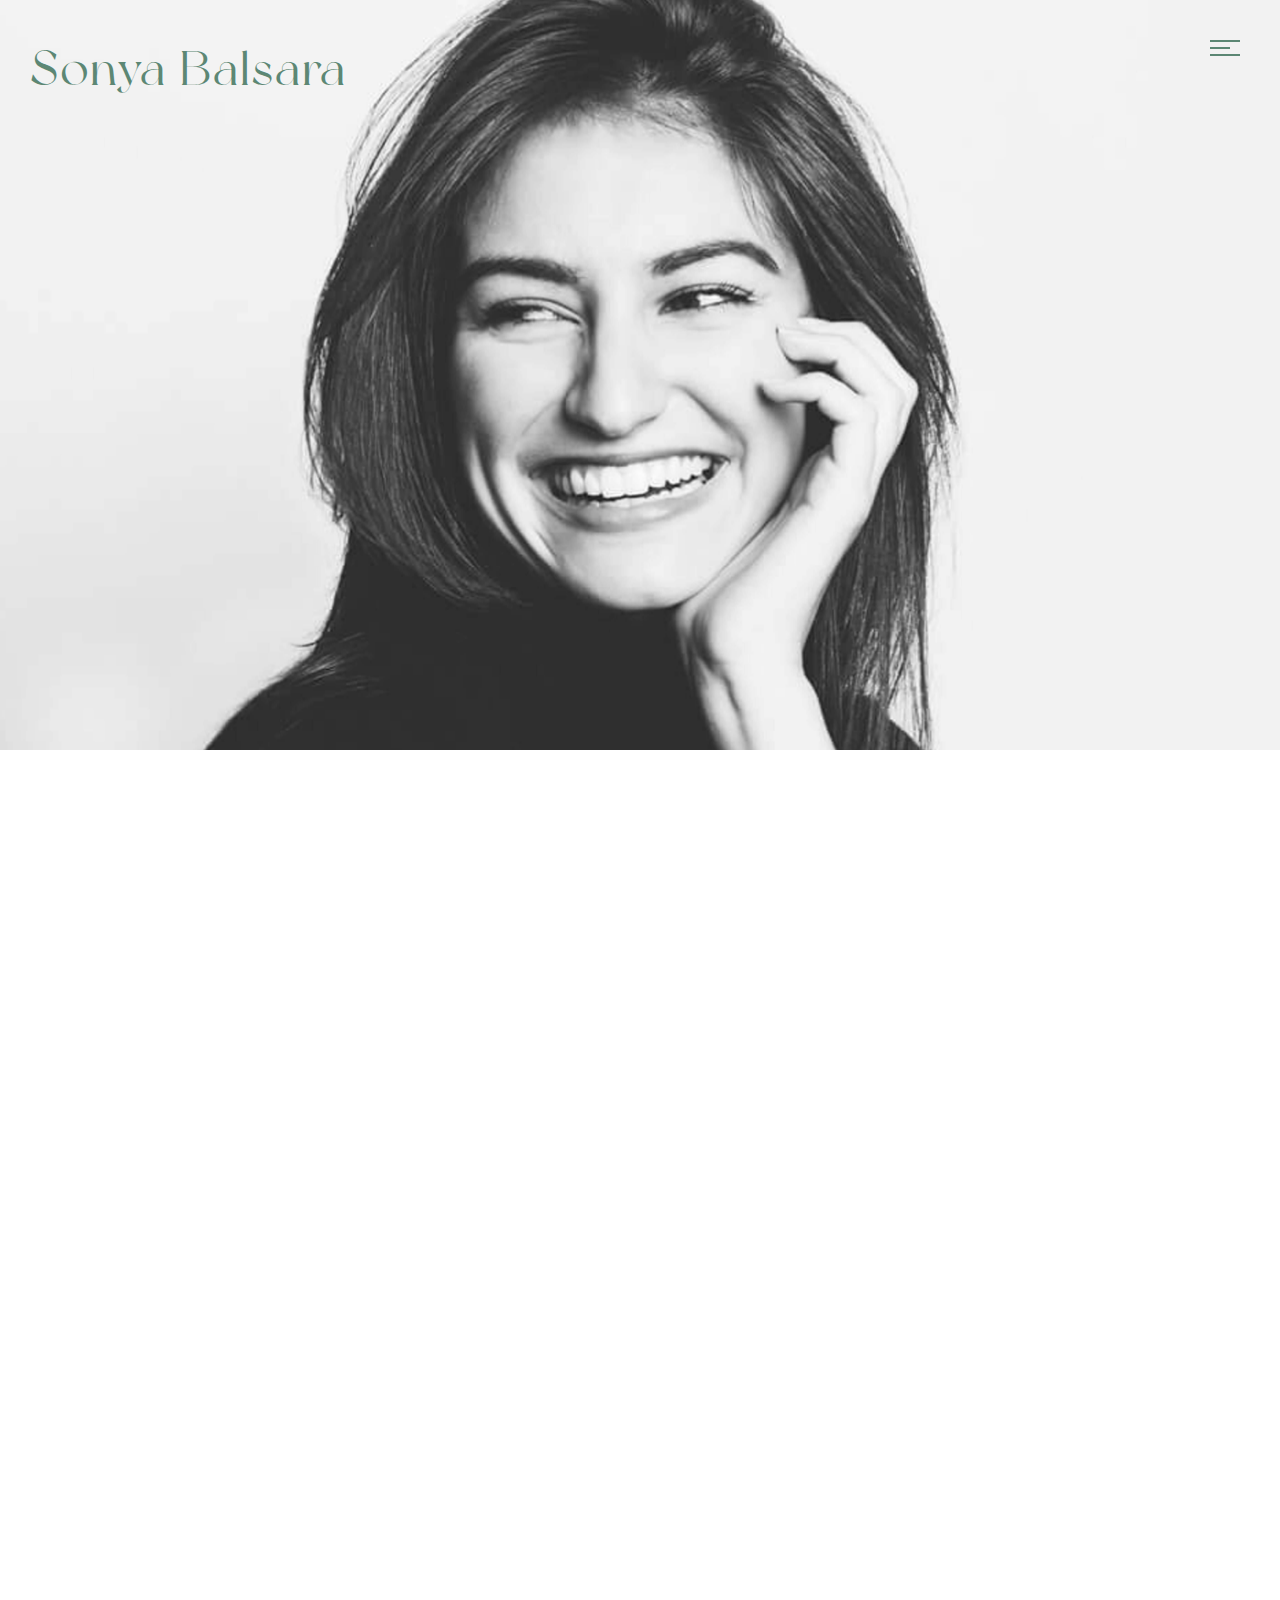
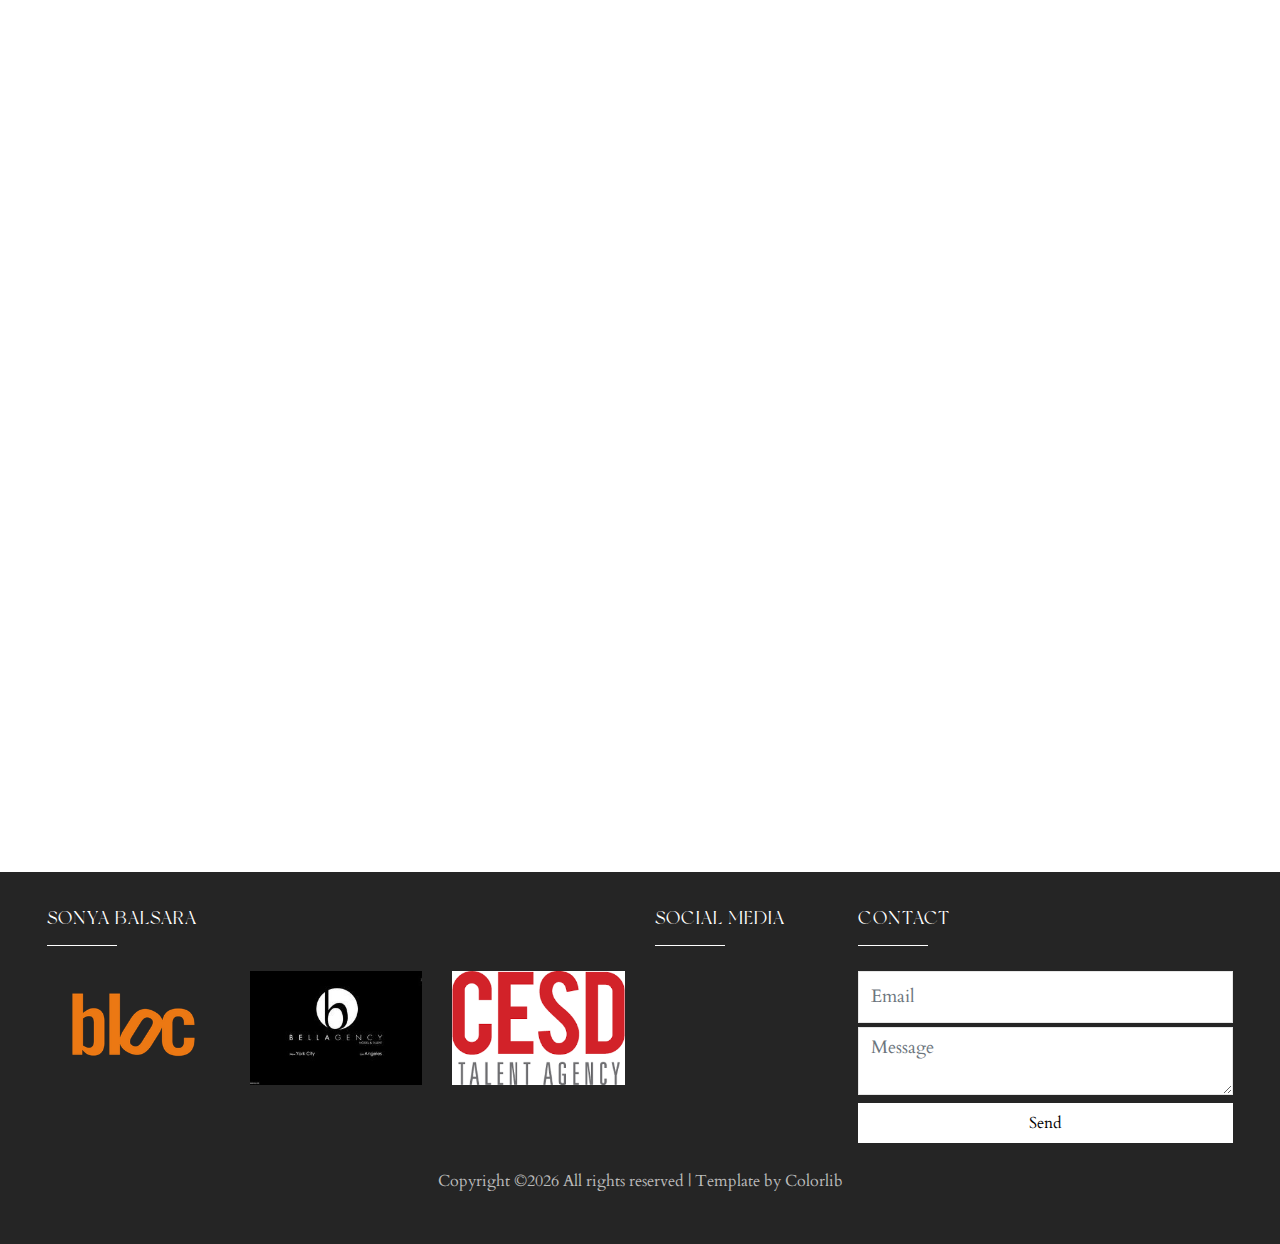
==== commit 8c373d9d: "Update navbar" ====
--- a/index.html
+++ b/index.html
@@ -22,13 +22,12 @@
 
     <div class="page">
     <nav id="colorlib-main-nav" role="navigation">
-      <a href="#" class="js-colorlib-nav-toggle colorlib-nav-toggle active"><i></i></a>
-      <div class="js-fullheight colorlib-table">
-        <div class="img" style="background-image: url(images/headshot5.jpg);"></div>
-        <div class="colorlib-table-cell js-fullheight">
+      <a href="#" class="js-colorlib-nav-toggle colorlib-nav-toggle active text-center"><i></i></a>
+      <br>
+      <div class="colorlib-table">
+        <div class="colorlib-table-cell">
           <div class="row no-gutters">
             <div class="col-md-12 text-center">
-              <h1 class="mb-4"><a href="index.html" class="logo">Sonya Balsara</span></a></h1>
               <ul>
                 <li class="active"><a href="index.html"><span>Home</span></a></li>
                 <li><a href="portfolio.html"><span>Portfolio</span></a></li>
--- a/css/style.css
+++ b/css/style.css
@@ -7322,11 +7322,8 @@
 #colorlib-main-nav {
   position: absolute;
   top: 0;
-  bottom: 0;
   right: 0;
-  padding: 0;
-  width: 100%;
-  height: 100%;
+  padding:10px;
   background: black;
   z-index: 1002;
   text-align: center;
@@ -7342,24 +7339,16 @@
   -ms-transform: scale(0);
   -o-transform: scale(0);
   transform: scale(0);
-  overflow-y: scroll; }
-  #colorlib-main-nav .colorlib-table {
-    display: table;
-    width: 100%;
-    height: 100%; }
-    #colorlib-main-nav .colorlib-table .img {
+   }
+]    #colorlib-main-nav .colorlib-table .img {
       position: absolute;
       top: 0;
       left: 0;
-      bottom: 0;
-      height: 100%;
-      width: 35%;
+      width: 45%;
       opacity: 0; }
       #colorlib-main-nav .colorlib-table .img:after {
         position: absolute;
         top: 0;
-        left: 0;
-        bottom: 0;
         right: 0;
         content: '';
         background: rgba(0, 0, 0, 0.3); }
@@ -7371,8 +7360,8 @@
       vertical-align: middle; }
   #colorlib-main-nav .colorlib-nav-toggle {
     position: absolute;
-    top: 40px;
-    right: 40px;
+    top: 5px;
+    right: 5px;
     padding: 20px;
     height: 44px;
     width: 44px;
@@ -7498,6 +7487,7 @@
     width: 100%; }
     header .colorlib-navbar-brand .colorlib-logo {
       font-size: 48px;
+      width:  80%;
       color: #fff;
       letter-spacing: 2px;
       font-weight: 450;
@@ -7514,7 +7504,8 @@
 
 .colorlib-nav-toggle {
   cursor: pointer;
-  text-decoration: none; }
+  text-decoration: none; 
+  width: 30px;}
   .colorlib-nav-toggle.active i::before, .colorlib-nav-toggle.active i::after {
     background: #000; }
   .colorlib-nav-toggle.dark.active i::before, .colorlib-nav-toggle.dark.active i::after {
